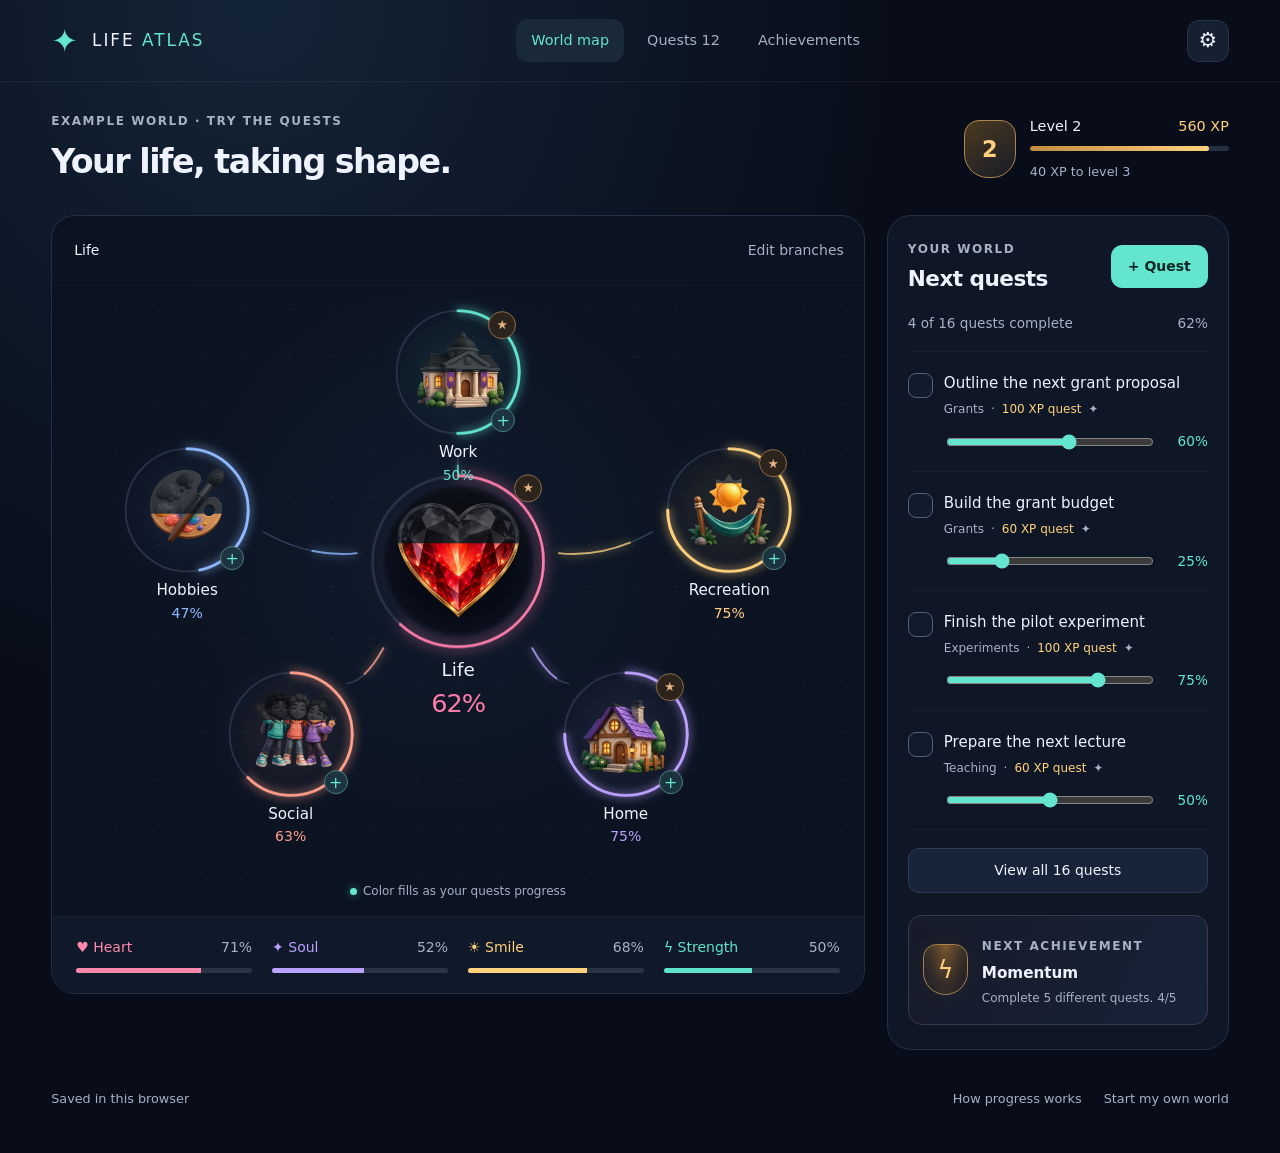
==== index.html @ 90adbf55 "Add files via upload" ====
<!doctype html>
<html lang="en">
<head>
  <meta charset="utf-8"><meta name="viewport" content="width=device-width,initial-scale=1">
  <meta name="theme-color" content="#080d19"><meta name="description" content="A personal life map with task progress, quests, and achievements.">
  <title>Life Atlas</title>
  <link rel="icon" href="data:image/svg+xml,%3Csvg xmlns='http://www.w3.org/2000/svg' viewBox='0 0 64 64'%3E%3Crect width='64' height='64' rx='16' fill='%23080d19'/%3E%3Ctext x='32' y='47' text-anchor='middle' font-size='48' fill='%23fb7185'%3E%E2%99%A5%3C/text%3E%3C/svg%3E">
  <style>:root{color-scheme:dark}*{box-sizing:border-box}body{margin:0;background:#080d19}#life-atlas{--bg:#080d19;--panel:#0e1626;--line:#273349;--muted:#a6b1c5;--text:#eef3ff;--teal:#63e6cd;--gold:#ffd17c;--pink:#ff7caa;color:var(--text);font:16px/1.5 'Avenir Next',Avenir,ui-sans-serif,system-ui,sans-serif;background:radial-gradient(ellipse at 20% 0%,#142437 0%,transparent 45%),var(--bg);min-height:100vh}#life-atlas button,#life-atlas input,#life-atlas select{font:inherit}#life-atlas button{cursor:pointer}#life-atlas button:focus-visible,#life-atlas a:focus-visible,#life-atlas input:focus-visible,#life-atlas select:focus-visible{outline:3px solid var(--teal);outline-offset:4px}#life-atlas [hidden]{display:none!important}#life-atlas h1,#life-atlas h2,#life-atlas h3,#life-atlas p{margin:0}#life-atlas h1{font-size:clamp(1.6rem,2.6vw,2.4rem);font-weight:600;letter-spacing:-.045em}#life-atlas h2{font-size:1.35rem;line-height:1.3;font-weight:600;letter-spacing:-.025em}#life-atlas h3{font-size:1.05rem;font-weight:600}#life-atlas button{color:inherit}#life-atlas .app-header{display:flex;align-items:center;gap:30px;min-height:82px;padding:16px clamp(20px,4vw,64px);border-bottom:1px solid #ffffff0d}#life-atlas .brand{color:var(--text);text-decoration:none;display:flex;align-items:center;gap:12px;font-size:1.05rem;letter-spacing:.12em;white-space:nowrap}#life-atlas .brand b{font-weight:500;color:var(--teal)}#life-atlas .brand-mark{font-size:2rem;color:var(--teal)}#life-atlas .main-nav{display:flex;gap:8px;margin:auto}#life-atlas .main-nav button{border:0;background:none;padding:11px 15px;border-radius:12px;color:var(--muted);font-size:.9rem}#life-atlas .main-nav button.active{background:#1a2937;color:var(--teal)}#life-atlas .main-nav button:hover{color:var(--text)}#life-atlas .icon-button{border:1px solid var(--line);background:#152031;border-radius:12px;width:42px;height:42px;font-size:1.3rem;flex-shrink:0}#life-atlas main{max-width:1570px;margin:auto;padding:30px clamp(18px,4vw,64px)}#life-atlas .world-heading{display:flex;align-items:center;justify-content:space-between;gap:24px;margin-bottom:28px}#life-atlas .eyebrow{font-size:.75rem;letter-spacing:.13em;font-weight:600;color:var(--muted);margin-bottom:7px}#life-atlas .player-level{display:flex;align-items:center;gap:14px;min-width:265px}#life-atlas .level-seal{width:52px;height:58px;background:linear-gradient(145deg,#4b3a20,#181b27);border:1px solid #ae874c;border-radius:15px 15px 24px 24px;display:grid;place-items:center;color:var(--gold);font-size:1.4rem;font-weight:600}#life-atlas .player-level>div{flex:1}#life-atlas .level-label{display:flex;justify-content:space-between;gap:30px;font-size:.9rem}#life-atlas .level-label strong{font-weight:500}#life-atlas #xp-label{color:var(--gold)}#life-atlas .xp-track{height:5px;background:#243041;border-radius:5px;margin:8px 0;overflow:hidden}#life-atlas .xp-track span{height:100%;display:block;background:linear-gradient(90deg,#c08c41,var(--gold));border-radius:inherit;transition:width .4s}#life-atlas .secondary{color:var(--muted);font-size:.8rem}#life-atlas .workspace{display:grid;grid-template-columns:minmax(0,1fr) 342px;gap:22px;align-items:start}#life-atlas .map-panel{background:radial-gradient(ellipse at 48% 43%,#17283b65,transparent 60%),#0b1220;border:1px solid #233044;border-radius:24px;overflow:hidden}#life-atlas .map-toolbar{display:flex;align-items:center;justify-content:space-between;gap:10px;padding:17px 20px;min-height:69px;border-bottom:1px solid #ffffff08}#life-atlas #breadcrumbs{display:flex;align-items:center;gap:7px;flex-wrap:wrap;font-size:.875rem}#life-atlas #breadcrumbs button{border:0;background:transparent;padding:6px 2px;color:var(--muted)}#life-atlas #breadcrumbs button:last-child{color:var(--text)}#life-atlas .subtle-button{padding:7px 0;background:transparent;border:0;color:var(--muted);font-size:.875rem}#life-atlas .subtle-button:hover{color:var(--teal)}#life-atlas #world-map{position:relative;height:630px;background-image:radial-gradient(#bccbee24 .75px,transparent .75px);background-size:43px 47px;isolation:isolate}#life-atlas #connections{position:absolute;inset:0;width:100%;height:100%;pointer-events:none}#life-atlas #connections .base-link{fill:none;stroke:#2e4157;stroke-width:1.5}#life-atlas #connections .lit-link{fill:none;stroke:var(--node-color);stroke-width:2;filter:drop-shadow(0 0 5px var(--node-color));opacity:.75;transition:stroke-dasharray .5s}#life-atlas .world-node{position:absolute;transform:translate(-50%,-50%);width:156px;border:0;background:none;text-align:center;padding:0;--node-color:var(--teal)}#life-atlas .world-node .node-name{display:block;font-size:.95rem;font-weight:500;margin-top:5px;line-height:1.3;overflow-wrap:anywhere}#life-atlas .world-node .node-number{display:block;font-size:.875rem;color:var(--node-color);margin-top:2px;font-variant-numeric:tabular-nums}#life-atlas .node-graphic{width:132px;height:132px;position:relative;margin:auto;display:grid;place-items:center;transition:transform .25s}#life-atlas button.world-node:hover .node-graphic{transform:translateY(-5px) scale(1.04)}#life-atlas .node-graphic::before{content:'';position:absolute;inset:12%;border-radius:50%;background:var(--node-color);opacity:calc(.025 + var(--progress) * .0008);filter:blur(18px)}#life-atlas .progress-ring{position:absolute;inset:0;width:100%;height:100%;overflow:visible;transform:rotate(-90deg)}#life-atlas .ring-track{fill:none;stroke:#273247;stroke-width:2}#life-atlas .ring-value{fill:none;stroke:var(--node-color);stroke-width:3;stroke-linecap:round;filter:drop-shadow(0 0 5px var(--node-color));transition:stroke-dasharray .5s}#life-atlas .complete-node{--node-color:var(--gold)!important}#life-atlas .art-window{position:absolute;inset:9%;border-radius:50%;overflow:hidden;mask-image:radial-gradient(circle,#000 49%,#000b 66%,transparent 73%);-webkit-mask-image:radial-gradient(circle,#000 49%,#000b 66%,transparent 73%)}#life-atlas .art{position:absolute;inset:0;background-image:var(--atlas-art);background-size:300% 200%;background-position:var(--art-position,0% 0%)}#life-atlas .art-heart{background-image:var(--heart-art);background-size:100%;background-position:center}#life-atlas .art-empty{filter:grayscale(1) brightness(.45);opacity:.7}#life-atlas .art-full{clip-path:inset(calc(100% - var(--progress) * 1%) 0 0 0);transition:clip-path .5s}#life-atlas .symbol-art{display:grid;place-items:center;font-size:3.25rem;background:none;color:var(--node-color)}#life-atlas .core{width:192px}#life-atlas .core .node-graphic{width:184px;height:184px}#life-atlas .core .node-name{font-size:1.15rem}#life-atlas .core .node-number{font-size:1.6rem;letter-spacing:-.04em}#life-atlas .core .ring-value{stroke-width:2}#life-atlas .node-rank{position:absolute;right:8px;top:5px;border:1px solid #8f6c48;border-radius:50%;width:28px;height:28px;background:#2c231d;color:#e4b383;display:grid;place-items:center;font-size:.8rem}#life-atlas .node-rank.silver{background:#263344;border-color:#a6bbd3;color:#d7e8ff}#life-atlas .node-rank.gold{background:#342a19;border-color:var(--gold);color:var(--gold)}#life-atlas .expand-mark{position:absolute;bottom:6px;right:9px;display:grid;place-items:center;width:24px;height:24px;background:#1c3440;border:1px solid #4d7b7d;color:var(--teal);border-radius:50%;font-size:1rem}#life-atlas .map-caption{position:absolute;bottom:16px;left:12px;right:12px;text-align:center;font-size:.75rem;color:var(--muted)}#life-atlas .legend-light{display:inline-block;width:7px;height:7px;background:var(--teal);border-radius:50%;margin-right:6px;box-shadow:0 0 9px #63e6cd88}#life-atlas .vital-strip{display:grid;grid-template-columns:repeat(4,1fr);gap:20px;border-top:1px solid #ffffff09;padding:20px 24px;background:#0f192a}#life-atlas .vital-label{display:flex;align-items:center;justify-content:space-between;font-size:.875rem;gap:6px}#life-atlas .vital-label b{font-weight:500;color:var(--stat-color)}#life-atlas .vital-label span:last-child{font-variant-numeric:tabular-nums;color:var(--muted)}#life-atlas .vital-track{height:5px;background:#2b3444;border-radius:4px;overflow:hidden;margin-top:10px}#life-atlas .vital-track span{height:100%;display:block;background:var(--stat-color);transition:width .5s}#life-atlas .quest-panel{background:#0f1727;border:1px solid #263045;border-radius:24px;padding:24px 20px}#life-atlas .panel-heading{display:flex;align-items:center;justify-content:space-between;gap:12px;margin-bottom:20px}#life-atlas .primary-button{background:var(--teal);border:1px solid var(--teal);border-radius:11px;color:#092524!important;padding:10px 16px;font-size:.875rem;font-weight:600;white-space:nowrap}#life-atlas .primary-button:hover{background:#a0f5e4}#life-atlas .wide-button{background:#172338;border:1px solid #2e3d55;border-radius:11px;padding:11px 15px;font-size:.875rem;text-align:center;color:var(--text);width:100%}#life-atlas .wide-button:hover{background:#21324a}#life-atlas .branch-summary{display:flex;align-items:center;justify-content:space-between;gap:10px;font-size:.85rem;color:var(--muted);padding-bottom:18px;border-bottom:1px solid #ffffff0b}#life-atlas .quest-card{padding:19px 0;border-bottom:1px solid #ffffff0b}#life-atlas .quest-top{display:flex;align-items:start;gap:11px}#life-atlas .quest-check{width:25px;height:25px;flex-shrink:0;border:1px solid #536179;border-radius:8px;background:#101b2d;color:var(--teal);padding:0;display:grid;place-items:center;margin-top:2px}#life-atlas .quest-check.done{background:#1d3d37;border-color:#5bc5ad}#life-atlas .quest-name{border:0;background:transparent;font-size:.94rem;text-align:left;padding:0;line-height:1.5;font-weight:500;overflow-wrap:anywhere}#life-atlas .quest-card.done .quest-name{color:var(--muted)}#life-atlas .quest-meta{display:flex;align-items:center;gap:7px;flex-wrap:wrap;margin:5px 0 0;color:var(--muted);font-size:.75rem}#life-atlas .quest-meta .xp-tag{color:var(--gold)}#life-atlas .quest-progress{display:flex;align-items:center;gap:12px;margin:13px 0 0 36px}#life-atlas .quest-progress output{font-size:.85rem;color:var(--teal);min-width:40px;text-align:right;font-variant-numeric:tabular-nums}#life-atlas input[type=range]{accent-color:var(--teal);height:16px;min-width:0;flex:1;width:100%;cursor:pointer}#life-atlas #all-quests{margin-top:18px}#life-atlas .next-badge{display:flex;gap:14px;align-items:center;background:linear-gradient(115deg,#2a253044,#172238);border:1px solid #3e3946;border-radius:14px;padding:17px 14px;margin-top:22px}#life-atlas .next-badge .badge-symbol{width:45px;height:51px;font-size:1.5rem}#life-atlas .next-badge h3{font-size:.95rem}#life-atlas .next-badge p{font-size:.75rem;color:var(--muted);margin-top:4px}#life-atlas .badge-symbol{display:grid;place-items:center;width:68px;height:76px;flex-shrink:0;color:var(--gold);font-size:2rem;border:1px solid #a9824e;border-radius:18px 18px 30px 30px;background:radial-gradient(ellipse at 50% 5%,#75552c,#201e28 75%);box-shadow:0 0 24px #d39b3012,inset 0 0 12px #dda84520}#life-atlas .section-heading{display:flex;justify-content:space-between;align-items:center;gap:20px;margin:10px 0 28px}#life-atlas .quest-filters{display:flex;gap:20px;margin-bottom:20px}#life-atlas .quest-filters label{min-width:160px}#life-atlas #quest-journal{display:grid;grid-template-columns:repeat(3,minmax(0,1fr));gap:18px}#life-atlas #quest-journal .quest-card{border:1px solid var(--line);background:var(--panel);border-radius:18px;padding:22px}#life-atlas #achievement-grid{display:grid;grid-template-columns:repeat(4,minmax(0,1fr));gap:18px}#life-atlas .achievement-card{background:var(--panel);border:1px solid var(--line);border-radius:20px;padding:23px;display:flex;flex-direction:column;gap:15px}#life-atlas .achievement-card.locked .badge-symbol{filter:grayscale(1);opacity:.45}#life-atlas .achievement-card.unlocked{border-color:#79613f;background:linear-gradient(145deg,#252231,#111b2c)}#life-atlas .achievement-card p{font-size:.875rem;color:var(--muted);min-height:44px}#life-atlas .achievement-card small{font-size:.8rem;color:var(--gold)}#life-atlas .achievement-bottom{margin-top:auto;display:flex;justify-content:space-between;gap:10px;font-size:.8rem;color:var(--muted)}#life-atlas .rank-guide{padding:26px 0;max-width:760px}#life-atlas .rank-guide p{color:var(--muted);margin:12px 0;font-size:.9rem}#life-atlas .rank-guide>div{display:flex;gap:14px;flex-wrap:wrap}#life-atlas .rank{border-radius:9px;padding:7px 12px;font-size:.875rem;background:#221f26;color:#e1b08a}#life-atlas .rank.silver{color:#c2d7f4;background:#1e2e44}#life-atlas .rank.gold{color:var(--gold);background:#302a20}#life-atlas .pill{border:1px solid var(--line);border-radius:30px;padding:7px 14px;color:var(--muted);font-size:.875rem}#life-atlas footer{display:flex;gap:22px;align-items:center;flex-wrap:wrap;color:var(--muted);font-size:.8rem;margin-top:24px;padding:8px 0}#life-atlas footer span{margin-right:auto}#life-atlas footer .subtle-button{font-size:.8rem}#life-atlas dialog{background:#111c2d;color:var(--text);border:1px solid #3e506b;border-radius:23px;padding:26px;width:560px;max-width:calc(100% - 28px);max-height:calc(100% - 40px);box-shadow:0 30px 100px #0009}#life-atlas dialog::backdrop{background:#030812bd;backdrop-filter:blur(7px)}#life-atlas .dialog-heading{display:flex;align-items:center;justify-content:space-between;gap:18px;margin-bottom:24px}#life-atlas label{display:block;font-size:.875rem;color:#cbd7e9;margin:0 0 17px}#life-atlas input:not([type=range]),#life-atlas select{display:block;border:1px solid #3c4c65;background:#0c1525;color:var(--text);border-radius:10px;width:100%;padding:11px 12px;margin-top:7px;min-width:0;font-size:1rem}#life-atlas .form-row{display:grid;grid-template-columns:1fr 1fr;gap:18px}#life-atlas .dialog-actions{display:flex;justify-content:flex-end;align-items:center;gap:12px;margin-top:24px}#life-atlas .danger-button{background:transparent;border:0;color:#ff9dba;padding:10px 0;margin-right:auto;font-size:.875rem}#life-atlas .settings-actions{display:flex;gap:14px;margin-top:20px}#life-atlas dialog p{color:var(--muted);font-size:.95rem}#life-atlas dialog hr{border:0;border-top:1px solid var(--line);margin:24px 0}#life-atlas #fresh-world{margin-top:18px}#life-atlas .help-steps p{margin-bottom:20px}#life-atlas .help-steps b{color:var(--text);font-weight:500}#life-atlas .branch-row{display:grid;grid-template-columns:minmax(0,1fr) 58px 36px;gap:8px;align-items:center;padding:4px 0}#life-atlas .branch-row input,#life-atlas .branch-row select{padding:8px;margin:0;font-size:.875rem}#life-atlas .branch-row .delete-branch{border:0;background:transparent;color:#dd8eaa;height:36px;font-size:1.15rem}#life-atlas .empty-state{padding:40px 12px;text-align:center;color:var(--muted);grid-column:1/-1}#life-atlas .empty-state span{display:block;font-size:2rem;color:var(--teal);margin-bottom:14px}#life-atlas .notice{border:1px solid #bd854d;background:#34271d;color:#ffe0ba;padding:14px 18px;margin-bottom:20px;border-radius:12px;font-size:.9rem}#life-atlas #toast{position:fixed;bottom:25px;left:50%;transform:translate(-50%,25px);opacity:0;pointer-events:none;z-index:20;background:#20372f;border:1px solid #70c7aa;color:#e6fff6;border-radius:14px;padding:14px 22px;max-width:calc(100% - 32px);box-shadow:0 10px 40px #0007;transition:opacity .2s,transform .2s;text-align:center}#life-atlas #toast.visible{opacity:1;transform:translate(-50%,0)}#life-atlas #celebration{position:fixed;inset:0;pointer-events:none;z-index:19;overflow:hidden}#life-atlas .confetti{position:absolute;left:50%;top:45%;width:7px;height:7px;background:var(--particle-color);border-radius:2px;animation:burst 1.1s ease-out forwards}@keyframes burst{from{transform:translate(0,0) rotate(0);opacity:1}to{transform:translate(var(--dx),var(--dy)) rotate(300deg);opacity:0}}@media(min-width:1450px){#life-atlas .workspace{grid-template-columns:minmax(0,1fr) 375px}#life-atlas #world-map{height:655px}}@media(max-width:1150px){#life-atlas .workspace{grid-template-columns:minmax(0,1fr) 305px;gap:16px}#life-atlas main{padding:24px}#life-atlas .quest-panel{padding:20px 15px}#life-atlas .vital-strip{gap:14px;padding:18px}#life-atlas #achievement-grid{grid-template-columns:repeat(2,minmax(0,1fr))}#life-atlas .world-node{width:130px}#life-atlas .node-graphic{width:112px;height:112px}}@media(max-width:950px){#life-atlas .workspace{grid-template-columns:1fr}#life-atlas .quest-panel{padding:24px}#life-atlas #focus-quests{display:grid;grid-template-columns:1fr 1fr;column-gap:28px}#life-atlas .main-nav{gap:0}#life-atlas .main-nav button{padding:10px}#life-atlas .app-header{padding:16px 24px;gap:15px}#life-atlas #quest-journal{grid-template-columns:repeat(2,minmax(0,1fr))}#life-atlas .world-node{width:156px}#life-atlas .node-graphic{width:132px;height:132px}#life-atlas #next-achievement{max-width:420px}}@media(max-width:620px){#life-atlas main{padding:20px 14px}#life-atlas .app-header{padding:12px 17px;flex-wrap:wrap;gap:8px}#life-atlas .brand{font-size:.9rem;margin-right:auto}#life-atlas .main-nav{order:3;width:100%;justify-content:space-between;margin-top:4px}#life-atlas .main-nav button{flex:1;font-size:.85rem}#life-atlas .world-heading{align-items:start;flex-direction:column;gap:18px;margin-bottom:20px}#life-atlas .player-level{width:100%;min-width:0}#life-atlas .level-seal{width:44px;height:48px}#life-atlas .world-heading h1{font-size:1.7rem}#life-atlas .map-toolbar{padding:12px;align-items:flex-start}#life-atlas .map-toolbar .subtle-button{font-size:.8rem;white-space:nowrap}#life-atlas #world-map{height:615px}#life-atlas .world-node{width:106px}#life-atlas .node-graphic{width:92px;height:92px}#life-atlas .world-node .node-name{font-size:.875rem}#life-atlas .core{width:145px}#life-atlas .core .node-graphic{width:142px;height:142px}#life-atlas .core .node-name{font-size:1rem}#life-atlas .core .node-number{font-size:1.4rem}#life-atlas .symbol-art{font-size:2.6rem}#life-atlas .vital-strip{grid-template-columns:1fr 1fr;gap:18px 24px;padding:20px}#life-atlas #focus-quests,#life-atlas #quest-journal{grid-template-columns:1fr}#life-atlas .quest-filters{gap:12px}#life-atlas .quest-filters label{min-width:0;flex:1}#life-atlas #achievement-grid{gap:12px}#life-atlas .achievement-card{padding:17px 14px}#life-atlas .achievement-card p{font-size:.85rem}#life-atlas .achievement-bottom{flex-direction:column;gap:2px}#life-atlas .section-heading{align-items:start}#life-atlas .form-row{grid-template-columns:1fr;gap:0}#life-atlas dialog{padding:20px}#life-atlas footer{gap:12px 20px}#life-atlas footer span{width:100%}#life-atlas .node-rank{right:0;top:0;width:24px;height:24px}#life-atlas .expand-mark{right:0;bottom:0}#life-atlas .quest-check{width:30px;height:30px}#life-atlas .settings-actions{flex-direction:column}#life-atlas .settings-actions .primary-button{width:100%}}@media(prefers-reduced-motion:reduce){#life-atlas *,#life-atlas *::before{transition:none!important;animation:none!important}}

#life-atlas{--heart-art:url("[data-uri]");--atlas-art:url("[data-uri]")}
</style>
</head>
<body>
<div id="life-atlas">
  <header class="app-header">
    <a class="brand" href="#" aria-label="Life Atlas home"><span class="brand-mark">✦</span><span>LIFE <b>ATLAS</b></span></a>
    <nav class="main-nav" aria-label="Main navigation"><button data-view="map" class="active">World map</button><button data-view="quests">Quests <span id="quest-count"></span></button><button data-view="achievements">Achievements</button></nav>
    <button class="icon-button settings-trigger" aria-label="Settings and backups">⚙</button>
  </header>
  <main>
    <div class="world-heading"><div><p class="eyebrow" id="world-mode">EXAMPLE WORLD</p><h1>Your life, taking shape.</h1></div><div class="player-level"><span class="level-seal" id="level-number">1</span><div><div class="level-label"><strong id="level-title">Level 1</strong><span id="xp-label">0 XP</span></div><div class="xp-track"><span id="xp-fill"></span></div><span class="secondary" id="next-level"></span></div></div></div>
    <div id="save-warning" class="notice" role="alert" hidden></div>
    <section id="map-view">
      <div class="workspace">
        <section class="map-panel" aria-label="Interactive life map">
          <div class="map-toolbar"><nav id="breadcrumbs" aria-label="Map location"></nav><button class="subtle-button" id="manage-branches">Edit branches</button></div>
          <div id="world-map"><svg id="connections" aria-hidden="true"></svg><div id="world-nodes"></div><div class="map-caption"><span class="legend-light"></span>Color fills as your quests progress</div></div>
          <div class="vital-strip" id="vitals" aria-label="Life attributes"></div>
        </section>
        <aside class="quest-panel" aria-labelledby="panel-title"><div class="panel-heading"><div><p class="eyebrow" id="panel-path">YOUR WORLD</p><h2 id="panel-title">Next quests</h2></div><button class="primary-button add-quest">+ Quest</button></div><div id="branch-summary"></div><div id="focus-quests"></div><button class="wide-button" id="all-quests">View all quests</button><div id="next-achievement"></div></aside>
      </div>
    </section>
    <section id="quests-view" hidden><div class="section-heading"><div><p class="eyebrow">SMALL STEPS, REAL PROGRESS</p><h2>Quest journal</h2></div><button class="primary-button add-quest">+ New quest</button></div><div class="quest-filters"><label>Area<select id="area-filter"></select></label><label>Status<select id="status-filter"><option value="all">All quests</option><option value="active">In progress</option><option value="done">Completed</option></select></label></div><div id="quest-journal"></div></section>
    <section id="achievements-view" hidden><div class="section-heading"><div><p class="eyebrow">YOUR MILESTONES</p><h2>Achievement collection</h2></div><span id="achievement-count" class="pill"></span></div><div id="achievement-grid"></div><div class="rank-guide"><h3>Your branches evolve</h3><p>Each branch earns a permanent bronze badge after 1 completed quest, silver after 5, and gold after 10. At 100% current progress, its ring turns gold.</p><div><span class="rank bronze">★ Bronze · 1</span><span class="rank silver">★ Silver · 5</span><span class="rank gold">♛ Gold · 10</span></div></div></section>
    <footer><span id="save-state">Saved in this browser</span><button class="subtle-button" id="how-it-works">How progress works</button><button class="subtle-button" id="demo-action">Start my own world</button></footer>
  </main>
  <dialog id="quest-dialog" aria-labelledby="quest-dialog-title"><form id="quest-form"><div class="dialog-heading"><h2 id="quest-dialog-title">A new quest</h2><button type="button" class="close-dialog icon-button" aria-label="Close">×</button></div><input type="hidden" id="quest-id"><label>What do you want to do?<input id="quest-title" required maxlength="160" placeholder="A clear, finishable action"></label><label>Branch<select id="quest-branch"></select></label><div class="form-row"><label>Task size<select id="quest-effort"><option value="1">Small · 20 XP</option><option value="3" selected>Medium · 60 XP</option><option value="5">Large · 100 XP</option></select></label><label>Feeds your…<select id="quest-stat"><option value="heart">♥ Heart · connection & care</option><option value="soul">✦ Soul · meaning & growth</option><option value="smile">☀ Smile · joy & recreation</option><option value="strength">ϟ Strength · energy & fitness</option></select></label></div><label>Due date <span class="secondary">(optional)</span><input type="date" id="quest-due"></label><p class="secondary" id="reward-note">XP is earned as you make progress.</p><div class="dialog-actions"><button type="button" class="danger-button" id="delete-quest" hidden>Delete quest</button><button class="primary-button" type="submit">Save quest</button></div></form></dialog>
  <dialog id="settings-dialog" aria-labelledby="settings-title"><div class="dialog-heading"><h2 id="settings-title">Your world</h2><button class="close-dialog icon-button" aria-label="Close">×</button></div><p>Progress is saved in this browser. Export a backup to keep a copy or move to another device.</p><div class="settings-actions"><button class="primary-button" id="export-data">Export backup</button><button class="wide-button" id="import-data">Import backup</button></div><input type="file" id="backup-file" accept="application/json,.json" hidden><hr><h3>Make it yours</h3><p>Start with the same branches and an empty quest journal.</p><button class="wide-button" id="fresh-world">Start an empty world</button></dialog>
  <dialog id="branches-dialog" aria-labelledby="branches-title"><div class="dialog-heading"><h2 id="branches-title">Shape your map</h2><button class="close-dialog icon-button" aria-label="Close">×</button></div><p class="secondary">Rename an area, change its weight, or add a new branch.</p><div id="branch-editor"></div><hr><form id="branch-form"><label>New branch name<input id="branch-name" required maxlength="60" placeholder="e.g. Volunteering"></label><div class="form-row"><label>Connect to<select id="branch-parent"></select></label><label>Graphic<select id="branch-icon"><option value="spark">✦ Spark</option><option value="work">University</option><option value="recreation">Recreation</option><option value="home">Home</option><option value="social">People</option><option value="hobbies">Creative</option><option value="lab">Lab</option><option value="heart">Heart</option><option value="bike">Cycling</option><option value="book">Learning</option><option value="leaf">Nature</option></select></label></div><button type="submit" class="primary-button">Add branch</button></form></dialog>
  <dialog id="help-dialog" aria-labelledby="help-title"><div class="dialog-heading"><h2 id="help-title">Every step fills your world</h2><button class="close-dialog icon-button" aria-label="Close">×</button></div><div class="help-steps"><p><b>1. Set the progress.</b> Move a quest from 0 to 100%. Its artwork fills with color, and that progress travels up its branches.</p><p><b>2. Give big tasks their weight.</b> Small, medium, and large tasks count as 1, 3, and 5. Branches have equal weight by default; adjust them in Edit branches.</p><p><b>3. Build a balanced Life score.</b> Each active life area contributes equally by default. Empty branches are left out. Tasks attached directly to a parent form one extra group.</p><p><b>4. Earn, and keep, your achievements.</b> XP follows each task’s highest-ever progress. Undoing and redoing the same task gives no extra XP. Badges stay earned even when you add new tasks.</p><p><b>5. Feed your attributes.</b> Each quest contributes to Heart, Soul, Smile, or Strength. These are task-completion meters, not measures of your worth or health.</p></div></dialog>
  <div id="toast" role="status" aria-live="polite"></div><div id="celebration" aria-hidden="true"></div>
</div>
<script>/* Life Atlas: dependency-free progress and achievement engine. */
const LifeEngine = (() => {
  const STATS = ['heart', 'soul', 'smile', 'strength'];
  const uid = () => 'q-' + (typeof crypto !== 'undefined' && crypto.randomUUID ? crypto.randomUUID() : Date.now().toString(36) + Math.random().toString(36).slice(2));
  const baseNodes = [
    ['life',null,'Life','heart'], ['work','life','Work','work'], ['recreation','life','Recreation','recreation'],
    ['home','life','Home','home'], ['social','life','Social','social'], ['hobbies','life','Hobbies','hobbies'],
    ['university','work','University','work'], ['lab','university','Lab','lab'], ['teaching','university','Teaching','book'], ['obligations','university','Obligations','scroll'],
    ['grants','lab','Grants','trophy'], ['experiments','lab','Experiments','lab'], ['team','lab','Team','social'],
    ['rest','recreation','Rest & recharge','moon'], ['outdoors','recreation','Outdoors','leaf'],
    ['home-projects','home','Home projects','home'], ['daily-life','home','Daily life','spark'],
    ['friends','social','Friends','social'], ['family','social','Family','heart'],
    ['cycling','hobbies','Cycling','bike'], ['creative','hobbies','Creative projects','hobbies'], ['learning','hobbies','Learning','book']
  ].map(([id,parent,name,icon]) => ({id,parent,name,icon,weight:1}));
  const node = (s,id) => s.nodes.find(n => n.id === id);
  const children = (s,id) => s.nodes.filter(n => n.parent === id);
  function trail(s,id) { const out=[]; let n=node(s,id); while(n) {out.unshift(n); n=node(s,n.parent);} return out; }
  const belongs = (s,child,parent) => trail(s,child).some(n => n.id === parent);
  const tasksFor = (s,id) => s.tasks.filter(t => belongs(s,t.node,id));
  function score(s,id) {
    const parts = children(s,id).map(n=>({value:score(s,n.id),weight:n.weight})).filter(p=>p.value!==null);
    const direct = s.tasks.filter(t=>t.node===id);
    if(direct.length) parts.push({value:direct.reduce((sum,t)=>sum+t.progress*t.effort,0)/direct.reduce((sum,t)=>sum+t.effort,0),weight:1});
    return parts.length ? parts.reduce((sum,p)=>sum+p.value*p.weight,0)/parts.reduce((sum,p)=>sum+p.weight,0) : null;
  }
  function statScore(s,stat) { const list=s.tasks.filter(t=>t.stat===stat); return list.length?list.reduce((sum,t)=>sum+t.progress*t.effort,0)/list.reduce((sum,t)=>sum+t.effort,0):null; }
  const historyFor = (s,id) => s.history.filter(h=>h.trail.includes(id));
  const medal = (s,id) => { const c=historyFor(s,id).length; return c>=10?'Gold':c>=5?'Silver':c>=1?'Bronze':null; };
  const level = xp => { let n=1,base=0,next=200; while(xp>=base+next){base+=next;n++;next=200*n;}return {n,base,next,progress:(xp-base)/next*100}; };
  const definitions = [
    {id:'spark',name:'First spark',icon:'spark',description:'Complete your first quest.',target:1,xp:25,count:s=>s.history.length},
    {id:'momentum',name:'Momentum',icon:'bolt',description:'Complete 5 different quests.',target:5,xp:75,count:s=>s.history.length},
    {id:'big-leap',name:'Big leap',icon:'mountain',description:'Finish one large quest.',target:1,xp:60,count:s=>s.history.filter(h=>h.effort===5).length},
    {id:'wide-world',name:'A wider world',icon:'compass',description:'Finish quests in 3 life areas.',target:3,xp:75,count:s=>new Set(s.history.map(h=>h.area)).size},
    {id:'lab-legend',name:'Lab legend',icon:'lab',description:'Complete 5 lab quests.',target:5,xp:100,count:s=>historyFor(s,'lab').length},
    {id:'golden-heart',name:'Golden heart',icon:'heart',description:'Complete 3 Heart quests.',target:3,xp:75,count:s=>s.history.filter(h=>h.stat==='heart').length},
    {id:'all-rounder',name:'All-rounder',icon:'crown',description:'Finish a quest in every original life area.',target:5,xp:150,count:s=>['work','recreation','home','social','hobbies'].filter(id=>s.history.some(h=>h.area===id)).length},
    {id:'constellation',name:'Constellation',icon:'star',description:'Bring all active life areas to 100%, with at least 5 areas.',target:1,xp:250,count:s=>{const p=children(s,'life').map(n=>score(s,n.id)).filter(v=>v!==null);return p.length>=5&&p.every(v=>v===100)?1:0;}}
  ];
  function reconcile(s) {
    const notices=[];
    for(const t of s.tasks) {
      let entry=s.ledger.find(e=>e.id===t.id);
      if(!entry){entry={id:t.id,high:0,reward:t.reward};s.ledger.push(entry);}
      const previous=Math.floor(entry.reward*entry.high/100);
      entry.high=Math.max(entry.high,t.progress);
      const earned=Math.floor(entry.reward*entry.high/100)-previous;
      if(earned)notices.push({type:'xp',amount:earned});
      if(t.progress===100&&!s.history.some(h=>h.id===t.id)) {
        const path=trail(s,t.node);
        s.history.push({id:t.id,trail:path.map(n=>n.id),area:path[1]?.id||'life',stat:t.stat,effort:t.effort,at:new Date().toISOString()});
        notices.push({type:'complete',name:t.title});
      }
    }
    for(const a of definitions) if(!s.achievements.includes(a.id)&&a.count(s)>=a.target){s.achievements.push(a.id);notices.push({type:'achievement',name:a.name});}
    s.xp=s.ledger.reduce((sum,e)=>sum+Math.floor(e.high*e.reward/100),0)+definitions.filter(a=>s.achievements.includes(a.id)).reduce((sum,a)=>sum+a.xp,0);
    return notices;
  }
  function task(title,branch,progress,effort,stat) { return {id:uid(),title,node:branch,progress,effort,stat,reward:effort*20,due:''}; }
  function fresh(demo=true) {
    const s={version:1,demo,nodes:baseNodes.map(n=>({...n})),tasks:[],ledger:[],history:[],achievements:[],xp:0};
    if(demo)s.tasks=[
      task('Outline the next grant proposal','grants',60,5,'soul'),task('Build the grant budget','grants',25,3,'soul'),
      task('Finish the pilot experiment','experiments',75,5,'soul'),task('Organize the experiment notes','experiments',100,1,'soul'),
      task('Have a team check-in','team',100,1,'heart'),task('Prepare the next lecture','teaching',50,3,'soul'),task('Clear the university paperwork','obligations',25,1,'soul'),
      task('Take an evening off','rest',100,1,'smile'),task('Plan a weekend outdoors','outdoors',50,3,'strength'),
      task('Finish one small home project','home-projects',50,3,'heart'),task('Tidy one corner of the house','daily-life',100,1,'heart'),
      task('Arrange dinner with friends','friends',50,1,'smile'),task('Make time for family','family',75,1,'heart'),
      task('Complete a 40 km cycling goal','cycling',50,3,'strength'),task('Build the first life map','creative',65,5,'smile'),task('Learn one new technique','learning',25,3,'soul')
    ];
    reconcile(s); return s;
  }
  function validate(input) {
    const s=JSON.parse(JSON.stringify(input));
    const fail=()=>{throw new Error('This is not a valid Life Atlas backup.');};
    if(!s||s.version!==1||!Array.isArray(s.nodes)||!Array.isArray(s.tasks)||s.nodes.length>300||s.tasks.length>5000)fail();
    if(!Array.isArray(s.history)||!Array.isArray(s.ledger)||!Array.isArray(s.achievements)||s.history.length>20000||s.ledger.length>20000)fail();
    const validId=v=>typeof v==='string'&&/^[a-zA-Z0-9_-]{1,90}$/.test(v);
    const text=(v,max)=>typeof v==='string'&&v.trim().length>0&&v.length<=max;
    const number=(v,min,max)=>Number.isFinite(v)&&v>=min&&v<=max;
    const ids=new Set();
    for(const n of s.nodes){if(!validId(n.id)||ids.has(n.id)||!text(n.name,60)||!number(n.weight,1,5)||!text(n.icon,30))fail();ids.add(n.id);}
    if(s.nodes.filter(n=>n.parent===null).length!==1||node(s,'life')?.parent!==null)fail();
    for(const n of s.nodes){let x=n,seen=new Set();while(x){if(seen.has(x.id)||seen.size>20)fail();seen.add(x.id);if(x.parent!==null&&!ids.has(x.parent))fail();x=node(s,x.parent);}}
    const tids=new Set();
    for(const t of s.tasks){if(!validId(t.id)||tids.has(t.id)||!text(t.title,160)||!ids.has(t.node)||![1,3,5].includes(t.effort)||!number(t.progress,0,100)||!STATS.includes(t.stat)||!number(t.reward,20,100)||typeof t.due!=='string'||(t.due&&!/^\d{4}-\d{2}-\d{2}$/.test(t.due)))fail();tids.add(t.id);}
    const lids=new Set();for(const e of s.ledger){if(!validId(e.id)||lids.has(e.id)||!number(e.high,0,100)||!number(e.reward,20,100))fail();lids.add(e.id);}
    const hids=new Set();for(const h of s.history){if(!validId(h.id)||hids.has(h.id)||!Array.isArray(h.trail)||h.trail.length>21||!h.trail.every(validId)||!validId(h.area)||!STATS.includes(h.stat)||![1,3,5].includes(h.effort)||typeof h.at!=='string')fail();hids.add(h.id);}
    if(!s.achievements.every(id=>definitions.some(a=>a.id===id))||new Set(s.achievements).size!==s.achievements.length)fail();
    s.demo=!!s.demo;reconcile(s);return s;
  }
  return {STATS,uid,node,children,trail,belongs,tasksFor,score,statScore,historyFor,medal,level,definitions,reconcile,task,fresh,validate};
})();
if(typeof module!=='undefined')module.exports=LifeEngine;
</script><script>(() => {
  'use strict';
  const E=LifeEngine,root=document.getElementById('life-atlas'),$=s=>root.querySelector(s),$$=s=>[...root.querySelectorAll(s)];
  const KEY='life-atlas-v1',preview=window.LIFE_ATLAS_PREVIEW===true;
  const esc=v=>String(v).replace(/[&<>"']/g,c=>({'&':'&amp;','<':'&lt;','>':'&gt;','"':'&quot;',"'":'&#39;'}[c]));
  const icons={heart:'♥',soul:'✦',smile:'☀',strength:'ϟ',work:'🏛',recreation:'☀',home:'⌂',social:'♟',hobbies:'🎨',lab:'🔬',book:'📖',scroll:'📜',trophy:'🏆',moon:'☾',leaf:'🌿',spark:'✦',bike:'🚲',bolt:'ϟ',mountain:'⛰',compass:'✥',crown:'♛',star:'★'};
  const atlas={work:'0% 0%',recreation:'50% 0%',home:'100% 0%',social:'0% 100%',hobbies:'50% 100%',lab:'100% 100%'};
  const colors={life:'#ff7caa',work:'#62e4cc',recreation:'#ffd17c',home:'#bda0ff',social:'#ff9e8b',hobbies:'#8fb9ff'};
  const statColors={heart:'#ff87ab',soul:'#baa0ff',smile:'#ffd17c',strength:'#62e4cc'};
  let state,focus='life',activeView='map',storageBlocked=false,toastTimer;
  try {state=preview?E.fresh():E.validate(JSON.parse(localStorage.getItem(KEY)||'null'));}
  catch(error){
    state=E.fresh();
    if(!preview){try{if(localStorage.getItem(KEY)){storageBlocked=true;warn('Saved data could not be loaded. Import a valid backup or start an empty world to continue saving.');}}catch{storageBlocked=true;warn('Browser storage is unavailable. You can still use the app and export a backup.');}}
  }
  function warn(message){$('#save-warning').textContent=message;$('#save-warning').hidden=false;}
  function persist(){
    if(preview){$('#save-state').textContent='Interactive preview · changes last while open';return;}
    if(storageBlocked){$('#save-state').textContent='Not saved · export a backup';return;}
    try{localStorage.setItem(KEY,JSON.stringify(state));$('#save-state').textContent='Saved in this browser';$('#save-warning').hidden=true;}
    catch{storageBlocked=true;warn('Your browser could not save this update. Export a backup before closing.');$('#save-state').textContent='Not saved · export a backup';}
  }
  function toast(message){clearTimeout(toastTimer);const t=$('#toast');t.textContent=message;t.classList.add('visible');toastTimer=setTimeout(()=>t.classList.remove('visible'),4200);}
  function celebrate(){
    if(window.matchMedia('(prefers-reduced-motion: reduce)').matches)return;
    const stage=$('#celebration');stage.replaceChildren();
    for(let i=0;i<28;i++){const p=document.createElement('i');p.className='confetti';const a=Math.PI*2*i/28;p.style.setProperty('--dx',Math.cos(a)*(140+Math.random()*200)+'px');p.style.setProperty('--dy',Math.sin(a)*220+150+'px');p.style.setProperty('--particle-color',[colors.work,colors.life,colors.recreation][i%3]);stage.appendChild(p);}
    setTimeout(()=>stage.replaceChildren(),1300);
  }
  function commit(focusInfo){
    const notices=E.reconcile(state);persist();render();
    if(focusInfo){const section=$('#'+activeView+'-view');section.querySelector('['+focusInfo.attribute+'="'+focusInfo.id+'"]')?.focus({preventScroll:true});}
    const earned=notices.filter(n=>n.type==='xp').reduce((sum,n)=>sum+n.amount,0),badges=notices.filter(n=>n.type==='achievement');
    if(badges.length){toast('Achievement unlocked: '+badges.map(n=>n.name).join(' · '));celebrate();}
    else if(notices.some(n=>n.type==='complete')){toast('Quest complete! '+(earned?'+'+earned+' XP':''));celebrate();}
    else if(earned)toast('+'+earned+' XP · progress saved');
  }
  function color(id){const top=E.trail(state,id)[1]?.id||id;return colors[top]||colors.work;}
  function pct(value){return value===null?'—':Math.round(value)+'%';}
  function icon(name){return icons[name]||'✦';}
  function art(name,progress){
    const content=atlas[name]?'<span class="art art-empty"></span><span class="art art-full"></span>':name==='heart'?'<span class="art art-heart art-empty"></span><span class="art art-heart art-full"></span>':'<span class="art symbol-art art-empty">'+icon(name)+'</span><span class="art symbol-art art-full">'+icon(name)+'</span>';
    return '<span class="art-window" style="--art-position:'+(atlas[name]||'0% 0%')+';--progress:'+progress+'">'+content+'</span>';
  }
  function graphic(name,progress,rank,expand){
    const p=progress===null?0:progress;
    return '<span class="node-graphic"><svg class="progress-ring" viewBox="0 0 140 140" aria-hidden="true"><circle class="ring-track" cx="70" cy="70" r="65"/><circle class="ring-value" cx="70" cy="70" r="65" pathLength="100" stroke-dasharray="'+p+' 100"/></svg>'+art(name,p)+(rank?'<span class="node-rank '+rank.toLowerCase()+'" aria-label="'+rank+' achievement badge">'+(rank==='Gold'?'♛':'★')+'</span>':'')+(expand?'<span class="expand-mark" aria-hidden="true">+</span>':'')+'</span>';
  }
  function renderMap(){
    const map=$('#world-map'),w=map.clientWidth;if(!w)return;
    const center=E.node(state,focus)||E.node(state,'life'),branches=E.children(state,center.id),direct=state.tasks.filter(t=>t.node===center.id);
    let items=branches.map(n=>({id:n.id,name:n.name,icon:n.icon,p:E.score(state,n.id),rank:E.medal(state,n.id),type:'branch',color:color(n.id)}));
    if(!branches.length)items=direct.map(t=>({id:t.id,name:t.title,icon:t.progress===100?'star':'scroll',p:t.progress,type:'task',color:color(t.node)}));
    else if(direct.length)items.push({id:'journal',name:'Direct quests',icon:'scroll',p:direct.reduce((s,t)=>s+t.progress*t.effort,0)/direct.reduce((s,t)=>s+t.effort,0),type:'journal',color:color(focus)});
    if(items.length>8)items=[...items.slice(0,7),{id:'journal',name:'All quests',icon:'book',p:null,type:'journal',color:color(focus)}];
    const mobile=w<540,cx=w/2,ry=mobile?210:200,rx=Math.min((w-(mobile?114:176))/2,285);
    let cy=mobile?335:310;
    const n=items.length;
    const angles=n===1?[-90]:n===2?[-90,90]:n===3?[-90,30,150]:n===4?[-90,0,90,180]:Array.from({length:n},(_,i)=>-90+i*360/n);
    let list=items.map((it,i)=>({...it,x:cx+Math.cos(angles[i]*Math.PI/180)*rx,y:cy+Math.sin(angles[i]*Math.PI/180)*ry}));
    if(mobile&&n<=5){const left=57,right=w-57;const layouts={1:[[cx,90]],2:[[cx,90],[cx,520]],3:[[cx,90],[right,510],[left,510]],4:[[left,130],[right,130],[right,510],[left,510]],5:[[cx,83],[right,205],[right,515],[left,515],[left,205]]};list=items.map((it,i)=>({...it,x:layouts[n][i][0],y:layouts[n][i][1]}));}
    if(n>5){cy=130;const cols=mobile?2:3;list=items.map((it,i)=>({...it,x:w*(i%cols+.5)/cols,y:350+Math.floor(i/cols)*200}));map.style.height=(460+Math.ceil(n/cols)*200)+'px';}else map.style.height='';
    const cp=E.score(state,center.id),cr=E.medal(state,center.id);
    $('#world-nodes').innerHTML='<div class="world-node core '+(cp===100?'complete-node':'')+'" style="left:'+cx+'px;top:'+cy+'px;--node-color:'+color(center.id)+';--progress:'+(cp||0)+'" aria-label="'+esc(center.name)+' '+pct(cp)+'">'+graphic(center.icon,cp,cr,false)+'<span class="node-name">'+esc(center.name)+'</span><span class="node-number">'+pct(cp)+'</span></div>'+list.map(it=>'<button class="world-node '+(it.p===100?'complete-node':'')+'" data-'+(it.type==='branch'?'focus':it.type==='task'?'edit':'journal')+'="'+it.id+'" style="left:'+it.x+'px;top:'+it.y+'px;--node-color:'+it.color+';--progress:'+(it.p||0)+'" aria-label="'+esc(it.name)+', '+pct(it.p)+(it.type==='branch'?', explore branch':'')+'">'+graphic(it.icon,it.p,it.rank,it.type==='branch')+'<span class="node-name">'+esc(it.name)+'</span><span class="node-number">'+pct(it.p)+'</span></button>').join('');
    const svg=$('#connections');svg.setAttribute('viewBox','0 0 '+w+' '+map.clientHeight);svg.replaceChildren();
    for(const it of list){const dx=it.x-cx,dy=it.y-cy,len=Math.hypot(dx,dy),r1=mobile?78:103,r2=mobile?57:78;const x1=cx+dx/len*r1,y1=cy-20+dy/len*r1,x2=it.x-dx/len*r2,y2=it.y-20-dy/len*r2;const d='M '+x1+' '+y1+' Q '+(x1+x2)/2+' '+((y1+y2)/2+16)+' '+x2+' '+y2;for(const kind of ['base-link','lit-link']){const p=document.createElementNS('http://www.w3.org/2000/svg','path');p.setAttribute('d',d);p.setAttribute('class',kind);if(kind==='lit-link'){p.setAttribute('pathLength','100');p.setAttribute('stroke-dasharray',(it.p||0)+' 100');p.style.setProperty('--node-color',it.p===100?colors.recreation:it.color);}svg.appendChild(p);}}
    if(!items.length){const empty=document.createElement('p');empty.className='map-caption';empty.textContent='Your first quest will light up this branch.';$('#world-nodes').appendChild(empty);}
    $('#breadcrumbs').innerHTML=E.trail(state,center.id).map((n,i)=>(i?'<span class="secondary">/</span>':'')+'<button data-crumb="'+n.id+'">'+esc(n.name)+'</button>').join('');
  }
  function sortedTasks(id){return E.tasksFor(state,id).slice().sort((a,b)=>(a.progress===100)-(b.progress===100)||(a.due||'9999').localeCompare(b.due||'9999'));}
  function taskCard(t){
    const branch=E.node(state,t.node),done=t.progress===100;
    return '<article class="quest-card '+(done?'done':'')+'"><div class="quest-top"><button class="quest-check '+(done?'done':'')+'" data-toggle="'+t.id+'" aria-label="'+(done?'Mark incomplete: ':'Complete: ')+esc(t.title)+'" aria-pressed="'+done+'">'+(done?'✓':'')+'</button><div><button class="quest-name" data-edit="'+t.id+'">'+esc(t.title)+'</button><div class="quest-meta"><span>'+esc(branch?.name||'Quest')+'</span><span>·</span><span class="xp-tag">'+t.reward+' XP quest</span><span aria-label="'+t.stat+'">'+icon(t.stat)+'</span>'+(t.due?'<span>Due '+esc(t.due)+'</span>':'')+'</div></div></div><label class="quest-progress"><span class="sr-only" style="position:absolute;width:1px;height:1px;overflow:hidden;clip-path:inset(50%)">Progress for '+esc(t.title)+'</span><input type="range" min="0" max="100" step="5" value="'+t.progress+'" data-progress="'+t.id+'" aria-label="Progress for '+esc(t.title)+'"><output>'+Math.round(t.progress)+'%</output></label></article>';
  }
  function empty(){return '<div class="empty-state"><span>✦</span>No quests here yet.<br>Add a small step to begin.</div>';}
  function renderPanel(){
    const n=E.node(state,focus),list=sortedTasks(focus),done=list.filter(t=>t.progress===100).length;
    $('#panel-path').textContent=focus==='life'?'YOUR WORLD':E.trail(state,focus).slice(0,-1).map(x=>x.name).join(' / ');
    $('#panel-title').textContent=focus==='life'?'Next quests':n.name+' quests';
    $('#branch-summary').innerHTML='<div class="branch-summary"><span>'+done+' of '+list.length+' quests complete</span><span>'+pct(E.score(state,focus))+'</span></div>';
    $('#focus-quests').innerHTML=list.slice(0,4).map(taskCard).join('')||empty();
    $('#all-quests').textContent='View all '+list.length+' quests';
    const next=E.definitions.filter(a=>!state.achievements.includes(a.id)).sort((a,b)=>b.count(state)/b.target-a.count(state)/a.target)[0];
    $('#next-achievement').innerHTML=next?'<div class="next-badge"><span class="badge-symbol">'+icon(next.icon)+'</span><div><p class="eyebrow">NEXT ACHIEVEMENT</p><h3>'+next.name+'</h3><p>'+next.description+' '+Math.min(next.target,next.count(state))+'/'+next.target+'</p></div></div>':'<div class="next-badge"><span class="badge-symbol">♛</span><div><h3>A complete constellation</h3><p>Every achievement earned.</p></div></div>';
  }
  function renderJournal(){
    const area=$('#area-filter').value||'life',filter=$('#status-filter').value;
    const list=sortedTasks(E.node(state,area)?area:'life').filter(t=>filter==='all'||(filter==='done'?t.progress===100:t.progress<100));
    $('#quest-journal').innerHTML=list.map(taskCard).join('')||empty();
  }
  function renderAchievements(){
    $('#achievement-count').textContent=state.achievements.length+' / '+E.definitions.length+' unlocked';
    $('#achievement-grid').innerHTML=E.definitions.map(a=>{const earned=state.achievements.includes(a.id),count=Math.min(a.target,a.count(state));return '<article class="achievement-card '+(earned?'unlocked':'locked')+'"><span class="badge-symbol" aria-hidden="true">'+icon(a.icon)+'</span><h3>'+a.name+'</h3><p>'+a.description+'</p><div class="xp-track"><span style="width:'+(earned?100:count/a.target*100)+'%"></span></div><div class="achievement-bottom"><span>'+(earned?'✓ Unlocked':count+' / '+a.target)+'</span><small>+'+a.xp+' XP</small></div></article>';}).join('');
  }
  function branchOptions(includeRoot=true){return state.nodes.filter(n=>includeRoot||n.id!=='life').map(n=>'<option value="'+n.id+'">'+esc(E.trail(state,n.id).map(x=>x.name).join(' / '))+'</option>').join('');}
  function render(){
    if(!E.node(state,focus))focus='life';
    const lev=E.level(state.xp);$('#level-number').textContent=lev.n;$('#level-title').textContent='Level '+lev.n;$('#xp-label').textContent=state.xp+' XP';$('#xp-fill').style.width=lev.progress+'%';$('#next-level').textContent=(lev.base+lev.next-state.xp)+' XP to level '+(lev.n+1);$('#quest-count').textContent=state.tasks.filter(t=>t.progress<100).length;
    $('#world-mode').textContent=state.demo?'EXAMPLE WORLD · TRY THE QUESTS':'YOUR WORLD';$('#demo-action').textContent=state.demo?'Start my own world':'Settings & backups';
    $('#vitals').innerHTML=E.STATS.map(stat=>{const p=E.statScore(state,stat);return '<div style="--stat-color:'+statColors[stat]+'"><div class="vital-label"><b>'+icon(stat)+' '+stat[0].toUpperCase()+stat.slice(1)+'</b><span>'+pct(p)+'</span></div><div class="vital-track" role="progressbar" aria-label="'+stat+' quest completion" aria-valuenow="'+Math.round(p||0)+'" aria-valuemin="0" aria-valuemax="100"><span style="width:'+(p||0)+'%"></span></div></div>';}).join('');
    const previous=$('#area-filter').value;$('#area-filter').innerHTML=branchOptions();$('#area-filter').value=E.node(state,previous)?previous:'life';
    renderMap();renderPanel();renderJournal();renderAchievements();
  }
  function setView(view){activeView=view;for(const v of ['map','quests','achievements'])$('#'+v+'-view').hidden=v!==view;$$('[data-view]').forEach(b=>{b.classList.toggle('active',b.dataset.view===view);b.setAttribute('aria-current',b.dataset.view===view?'page':'false');});if(view==='map')renderMap();}
  function setFocus(id,skipSingle=true){focus=id;if(skipSingle){let c=E.children(state,focus);while(c.length===1&&!state.tasks.some(t=>t.node===focus)){focus=c[0].id;c=E.children(state,focus);}}setView('map');render();}
  function show(id){$('#'+id).showModal();}
  function openQuest(id){
    const t=state.tasks.find(t=>t.id===id);$('#quest-form').reset();$('#quest-id').value=t?.id||'';$('#quest-dialog-title').textContent=t?'Edit quest':'A new quest';$('#quest-title').value=t?.title||'';$('#quest-branch').innerHTML=branchOptions();$('#quest-branch').value=t?.node||(focus==='life'?(E.node(state,'grants')?'grants':'life'):focus);$('#quest-effort').value=t?.effort||3;$('#quest-stat').value=t?.stat||(E.trail(state,focus)[1]?.id==='work'?'soul':'heart');$('#quest-due').value=t?.due||'';$('#delete-quest').hidden=!t;$('#reward-note').textContent=t?'Reward fixed at '+t.reward+' XP. Changing task size changes its progress weight.':'XP is earned as you make progress.';show('quest-dialog');$('#quest-title').focus();
  }
  function startFresh(){if(!window.confirm('Start an empty world? This replaces the current quests, XP, and achievements in this browser. Export a backup first if you want to keep them.'))return;state=E.fresh(false);focus='life';storageBlocked=false;$$('dialog[open]').forEach(d=>d.close());commit();setView('map');toast('Your world is ready. Add your first quest.');}
  function renderBranchEditor(){
    $('#branch-editor').innerHTML=state.nodes.filter(n=>n.id!=='life').map(n=>'<div class="branch-row" style="margin-left:'+Math.min(3,E.trail(state,n.id).length-2)*10+'px"><input data-rename="'+n.id+'" value="'+esc(n.name)+'" maxlength="60" aria-label="Rename '+esc(n.name)+'"><select data-weight="'+n.id+'" aria-label="Weight of '+esc(n.name)+'">'+[1,2,3,4,5].map(w=>'<option value="'+w+'" '+(n.weight===w?'selected':'')+'>'+w+'×</option>').join('')+'</select><button class="delete-branch" data-remove-branch="'+n.id+'" aria-label="Delete '+esc(n.name)+'">×</button></div>').join('');$('#branch-parent').innerHTML=branchOptions();$('#branch-parent').value=focus;
  }
  root.addEventListener('click',event=>{
    const b=event.target.closest('button');if(!b)return;
    if(b.dataset.view)setView(b.dataset.view);
    if(b.dataset.focus)setFocus(b.dataset.focus);
    if(b.dataset.crumb)setFocus(b.dataset.crumb,false);
    if(b.dataset.edit)openQuest(b.dataset.edit);
    if(b.dataset.journal){$('#area-filter').value=focus;renderJournal();setView('quests');}
    if(b.dataset.toggle){const t=state.tasks.find(t=>t.id===b.dataset.toggle);t.progress=t.progress===100?0:100;commit({attribute:'data-toggle',id:t.id});}
    if(b.classList.contains('add-quest'))openQuest();
    if(b.classList.contains('close-dialog'))b.closest('dialog').close();
    if(b.classList.contains('settings-trigger'))show('settings-dialog');
    if(b.dataset.removeBranch){const id=b.dataset.removeBranch,branch=E.node(state,id),count=E.tasksFor(state,id).length;if(window.confirm('Delete “'+branch.name+'”, its subbranches, and '+count+' quests? Earned XP and badges will remain.')){const ids=state.nodes.filter(n=>E.belongs(state,n.id,id)).map(n=>n.id);state.nodes=state.nodes.filter(n=>!ids.includes(n.id));state.tasks=state.tasks.filter(t=>!ids.includes(t.node));if(ids.includes(focus))focus='life';commit();renderBranchEditor();}}
  });
  root.addEventListener('input',event=>{const el=event.target;if(el.dataset.progress)el.closest('label').querySelector('output').textContent=el.value+'%';});
  root.addEventListener('change',event=>{
    const el=event.target;
    if(el.dataset.progress){const t=state.tasks.find(t=>t.id===el.dataset.progress);t.progress=Number(el.value);commit({attribute:'data-progress',id:t.id});}
    if(el.dataset.rename){const n=E.node(state,el.dataset.rename);if(el.value.trim())n.name=el.value.trim();else el.value=n.name;commit();renderBranchEditor();}
    if(el.dataset.weight){E.node(state,el.dataset.weight).weight=Number(el.value);commit();}
  });
  $('#quest-form').addEventListener('submit',event=>{
    event.preventDefault();const title=$('#quest-title').value.trim();if(!title){$('#quest-title').setCustomValidity('Add a title for this quest.');$('#quest-title').reportValidity();return;}
    let t=state.tasks.find(t=>t.id===$('#quest-id').value);
    if(!t){t=E.task(title,$('#quest-branch').value,0,Number($('#quest-effort').value),$('#quest-stat').value);state.tasks.push(t);}
    t.title=title;t.node=$('#quest-branch').value;t.effort=Number($('#quest-effort').value);t.stat=$('#quest-stat').value;t.due=$('#quest-due').value;$('#quest-dialog').close();commit();toast('Quest saved.');
  });
  $('#quest-title').addEventListener('input',()=>$('#quest-title').setCustomValidity(''));
  $('#delete-quest').addEventListener('click',()=>{const id=$('#quest-id').value;if(!window.confirm('Delete this quest? Earned XP and achievements will remain.'))return;state.tasks=state.tasks.filter(t=>t.id!==id);$('#quest-dialog').close();commit();toast('Quest deleted.');});
  $('#all-quests').addEventListener('click',()=>{$('#area-filter').value=focus;renderJournal();setView('quests');});
  $('#area-filter').addEventListener('change',renderJournal);$('#status-filter').addEventListener('change',renderJournal);
  $('#how-it-works').addEventListener('click',()=>show('help-dialog'));
  $('#demo-action').addEventListener('click',()=>state.demo?startFresh():show('settings-dialog'));
  $('#fresh-world').addEventListener('click',startFresh);
  $('#manage-branches').addEventListener('click',()=>{renderBranchEditor();show('branches-dialog');});
  $('#branch-form').addEventListener('submit',event=>{event.preventDefault();const name=$('#branch-name').value.trim();if(!name)return;if(state.nodes.length>=300){toast('This world has reached its 300-branch limit.');return;}if(E.trail(state,$('#branch-parent').value).length>=20){toast('Add this branch closer to the center of your map.');return;}state.nodes.push({id:E.uid(),parent:$('#branch-parent').value,name,icon:$('#branch-icon').value,weight:1});$('#branch-name').value='';commit();renderBranchEditor();toast('Branch added.');});
  $('#export-data').addEventListener('click',()=>{const blob=new Blob([JSON.stringify(state,null,2)],{type:'application/json'}),url=URL.createObjectURL(blob),a=document.createElement('a');a.href=url;a.download='life-atlas-backup-'+new Date().toISOString().slice(0,10)+'.json';a.click();setTimeout(()=>URL.revokeObjectURL(url),1000);toast('Backup exported.');});
  $('#import-data').addEventListener('click',()=>$('#backup-file').click());
  $('#backup-file').addEventListener('change',async event=>{const file=event.target.files[0];if(!file)return;try{if(file.size>8*1024*1024)throw new Error('This backup is too large (maximum 8 MB).');const restored=E.validate(JSON.parse(await file.text()));if(!window.confirm('Replace this world with the imported backup?'))return;state=restored;focus='life';storageBlocked=false;$('#settings-dialog').close();commit();toast('Your world has been restored.');}catch(error){toast(error.message||'The backup could not be imported.');}finally{event.target.value='';}});
  $('.brand').addEventListener('click',event=>{event.preventDefault();setFocus('life',false);});
  new ResizeObserver(()=>{if(activeView==='map')renderMap();}).observe($('#world-map'));
  render();persist();
})();
</script>
</body></html>
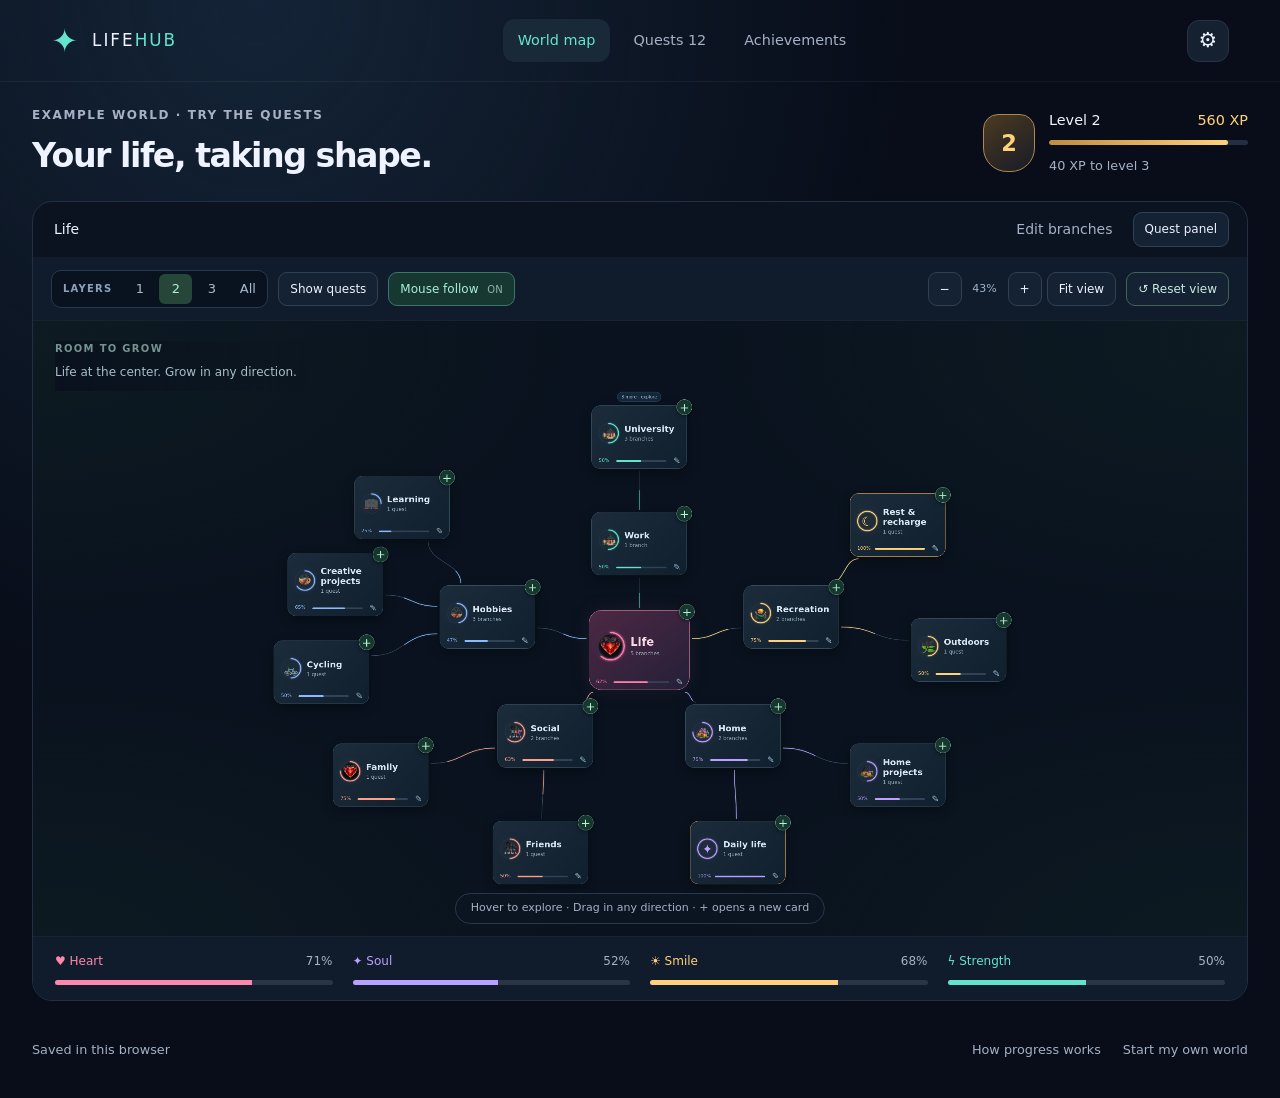
==== commit 2ae49b0d: "Add files via upload" ====
--- a/index.html
+++ b/index.html
@@ -3,9 +3,103 @@
 <head>
   <meta charset="utf-8"><meta name="viewport" content="width=device-width,initial-scale=1">
   <meta name="theme-color" content="#080d19"><meta name="description" content="A personal life map with task progress, quests, and achievements.">
-  <title>Life Atlas</title>
+  <title>LifeHub · Your life, connected</title>
   <link rel="icon" href="data:image/svg+xml,%3Csvg xmlns='http://www.w3.org/2000/svg' viewBox='0 0 64 64'%3E%3Crect width='64' height='64' rx='16' fill='%23080d19'/%3E%3Ctext x='32' y='47' text-anchor='middle' font-size='48' fill='%23fb7185'%3E%E2%99%A5%3C/text%3E%3C/svg%3E">
   <style>:root{color-scheme:dark}*{box-sizing:border-box}body{margin:0;background:#080d19}#life-atlas{--bg:#080d19;--panel:#0e1626;--line:#273349;--muted:#a6b1c5;--text:#eef3ff;--teal:#63e6cd;--gold:#ffd17c;--pink:#ff7caa;color:var(--text);font:16px/1.5 'Avenir Next',Avenir,ui-sans-serif,system-ui,sans-serif;background:radial-gradient(ellipse at 20% 0%,#142437 0%,transparent 45%),var(--bg);min-height:100vh}#life-atlas button,#life-atlas input,#life-atlas select{font:inherit}#life-atlas button{cursor:pointer}#life-atlas button:focus-visible,#life-atlas a:focus-visible,#life-atlas input:focus-visible,#life-atlas select:focus-visible{outline:3px solid var(--teal);outline-offset:4px}#life-atlas [hidden]{display:none!important}#life-atlas h1,#life-atlas h2,#life-atlas h3,#life-atlas p{margin:0}#life-atlas h1{font-size:clamp(1.6rem,2.6vw,2.4rem);font-weight:600;letter-spacing:-.045em}#life-atlas h2{font-size:1.35rem;line-height:1.3;font-weight:600;letter-spacing:-.025em}#life-atlas h3{font-size:1.05rem;font-weight:600}#life-atlas button{color:inherit}#life-atlas .app-header{display:flex;align-items:center;gap:30px;min-height:82px;padding:16px clamp(20px,4vw,64px);border-bottom:1px solid #ffffff0d}#life-atlas .brand{color:var(--text);text-decoration:none;display:flex;align-items:center;gap:12px;font-size:1.05rem;letter-spacing:.12em;white-space:nowrap}#life-atlas .brand b{font-weight:500;color:var(--teal)}#life-atlas .brand-mark{font-size:2rem;color:var(--teal)}#life-atlas .main-nav{display:flex;gap:8px;margin:auto}#life-atlas .main-nav button{border:0;background:none;padding:11px 15px;border-radius:12px;color:var(--muted);font-size:.9rem}#life-atlas .main-nav button.active{background:#1a2937;color:var(--teal)}#life-atlas .main-nav button:hover{color:var(--text)}#life-atlas .icon-button{border:1px solid var(--line);background:#152031;border-radius:12px;width:42px;height:42px;font-size:1.3rem;flex-shrink:0}#life-atlas main{max-width:1570px;margin:auto;padding:30px clamp(18px,4vw,64px)}#life-atlas .world-heading{display:flex;align-items:center;justify-content:space-between;gap:24px;margin-bottom:28px}#life-atlas .eyebrow{font-size:.75rem;letter-spacing:.13em;font-weight:600;color:var(--muted);margin-bottom:7px}#life-atlas .player-level{display:flex;align-items:center;gap:14px;min-width:265px}#life-atlas .level-seal{width:52px;height:58px;background:linear-gradient(145deg,#4b3a20,#181b27);border:1px solid #ae874c;border-radius:15px 15px 24px 24px;display:grid;place-items:center;color:var(--gold);font-size:1.4rem;font-weight:600}#life-atlas .player-level>div{flex:1}#life-atlas .level-label{display:flex;justify-content:space-between;gap:30px;font-size:.9rem}#life-atlas .level-label strong{font-weight:500}#life-atlas #xp-label{color:var(--gold)}#life-atlas .xp-track{height:5px;background:#243041;border-radius:5px;margin:8px 0;overflow:hidden}#life-atlas .xp-track span{height:100%;display:block;background:linear-gradient(90deg,#c08c41,var(--gold));border-radius:inherit;transition:width .4s}#life-atlas .secondary{color:var(--muted);font-size:.8rem}#life-atlas .workspace{display:grid;grid-template-columns:minmax(0,1fr) 342px;gap:22px;align-items:start}#life-atlas .map-panel{background:radial-gradient(ellipse at 48% 43%,#17283b65,transparent 60%),#0b1220;border:1px solid #233044;border-radius:24px;overflow:hidden}#life-atlas .map-toolbar{display:flex;align-items:center;justify-content:space-between;gap:10px;padding:17px 20px;min-height:69px;border-bottom:1px solid #ffffff08}#life-atlas #breadcrumbs{display:flex;align-items:center;gap:7px;flex-wrap:wrap;font-size:.875rem}#life-atlas #breadcrumbs button{border:0;background:transparent;padding:6px 2px;color:var(--muted)}#life-atlas #breadcrumbs button:last-child{color:var(--text)}#life-atlas .subtle-button{padding:7px 0;background:transparent;border:0;color:var(--muted);font-size:.875rem}#life-atlas .subtle-button:hover{color:var(--teal)}#life-atlas #world-map{position:relative;height:630px;background-image:radial-gradient(#bccbee24 .75px,transparent .75px);background-size:43px 47px;isolation:isolate}#life-atlas #connections{position:absolute;inset:0;width:100%;height:100%;pointer-events:none}#life-atlas #connections .base-link{fill:none;stroke:#2e4157;stroke-width:1.5}#life-atlas #connections .lit-link{fill:none;stroke:var(--node-color);stroke-width:2;filter:drop-shadow(0 0 5px var(--node-color));opacity:.75;transition:stroke-dasharray .5s}#life-atlas .world-node{position:absolute;transform:translate(-50%,-50%);width:156px;border:0;background:none;text-align:center;padding:0;--node-color:var(--teal)}#life-atlas .world-node .node-name{display:block;font-size:.95rem;font-weight:500;margin-top:5px;line-height:1.3;overflow-wrap:anywhere}#life-atlas .world-node .node-number{display:block;font-size:.875rem;color:var(--node-color);margin-top:2px;font-variant-numeric:tabular-nums}#life-atlas .node-graphic{width:132px;height:132px;position:relative;margin:auto;display:grid;place-items:center;transition:transform .25s}#life-atlas button.world-node:hover .node-graphic{transform:translateY(-5px) scale(1.04)}#life-atlas .node-graphic::before{content:'';position:absolute;inset:12%;border-radius:50%;background:var(--node-color);opacity:calc(.025 + var(--progress) * .0008);filter:blur(18px)}#life-atlas .progress-ring{position:absolute;inset:0;width:100%;height:100%;overflow:visible;transform:rotate(-90deg)}#life-atlas .ring-track{fill:none;stroke:#273247;stroke-width:2}#life-atlas .ring-value{fill:none;stroke:var(--node-color);stroke-width:3;stroke-linecap:round;filter:drop-shadow(0 0 5px var(--node-color));transition:stroke-dasharray .5s}#life-atlas .complete-node{--node-color:var(--gold)!important}#life-atlas .art-window{position:absolute;inset:9%;border-radius:50%;overflow:hidden;mask-image:radial-gradient(circle,#000 49%,#000b 66%,transparent 73%);-webkit-mask-image:radial-gradient(circle,#000 49%,#000b 66%,transparent 73%)}#life-atlas .art{position:absolute;inset:0;background-image:var(--atlas-art);background-size:300% 200%;background-position:var(--art-position,0% 0%)}#life-atlas .art-heart{background-image:var(--heart-art);background-size:100%;background-position:center}#life-atlas .art-empty{filter:grayscale(1) brightness(.45);opacity:.7}#life-atlas .art-full{clip-path:inset(calc(100% - var(--progress) * 1%) 0 0 0);transition:clip-path .5s}#life-atlas .symbol-art{display:grid;place-items:center;font-size:3.25rem;background:none;color:var(--node-color)}#life-atlas .core{width:192px}#life-atlas .core .node-graphic{width:184px;height:184px}#life-atlas .core .node-name{font-size:1.15rem}#life-atlas .core .node-number{font-size:1.6rem;letter-spacing:-.04em}#life-atlas .core .ring-value{stroke-width:2}#life-atlas .node-rank{position:absolute;right:8px;top:5px;border:1px solid #8f6c48;border-radius:50%;width:28px;height:28px;background:#2c231d;color:#e4b383;display:grid;place-items:center;font-size:.8rem}#life-atlas .node-rank.silver{background:#263344;border-color:#a6bbd3;color:#d7e8ff}#life-atlas .node-rank.gold{background:#342a19;border-color:var(--gold);color:var(--gold)}#life-atlas .expand-mark{position:absolute;bottom:6px;right:9px;display:grid;place-items:center;width:24px;height:24px;background:#1c3440;border:1px solid #4d7b7d;color:var(--teal);border-radius:50%;font-size:1rem}#life-atlas .map-caption{position:absolute;bottom:16px;left:12px;right:12px;text-align:center;font-size:.75rem;color:var(--muted)}#life-atlas .legend-light{display:inline-block;width:7px;height:7px;background:var(--teal);border-radius:50%;margin-right:6px;box-shadow:0 0 9px #63e6cd88}#life-atlas .vital-strip{display:grid;grid-template-columns:repeat(4,1fr);gap:20px;border-top:1px solid #ffffff09;padding:20px 24px;background:#0f192a}#life-atlas .vital-label{display:flex;align-items:center;justify-content:space-between;font-size:.875rem;gap:6px}#life-atlas .vital-label b{font-weight:500;color:var(--stat-color)}#life-atlas .vital-label span:last-child{font-variant-numeric:tabular-nums;color:var(--muted)}#life-atlas .vital-track{height:5px;background:#2b3444;border-radius:4px;overflow:hidden;margin-top:10px}#life-atlas .vital-track span{height:100%;display:block;background:var(--stat-color);transition:width .5s}#life-atlas .quest-panel{background:#0f1727;border:1px solid #263045;border-radius:24px;padding:24px 20px}#life-atlas .panel-heading{display:flex;align-items:center;justify-content:space-between;gap:12px;margin-bottom:20px}#life-atlas .primary-button{background:var(--teal);border:1px solid var(--teal);border-radius:11px;color:#092524!important;padding:10px 16px;font-size:.875rem;font-weight:600;white-space:nowrap}#life-atlas .primary-button:hover{background:#a0f5e4}#life-atlas .wide-button{background:#172338;border:1px solid #2e3d55;border-radius:11px;padding:11px 15px;font-size:.875rem;text-align:center;color:var(--text);width:100%}#life-atlas .wide-button:hover{background:#21324a}#life-atlas .branch-summary{display:flex;align-items:center;justify-content:space-between;gap:10px;font-size:.85rem;color:var(--muted);padding-bottom:18px;border-bottom:1px solid #ffffff0b}#life-atlas .quest-card{padding:19px 0;border-bottom:1px solid #ffffff0b}#life-atlas .quest-top{display:flex;align-items:start;gap:11px}#life-atlas .quest-check{width:25px;height:25px;flex-shrink:0;border:1px solid #536179;border-radius:8px;background:#101b2d;color:var(--teal);padding:0;display:grid;place-items:center;margin-top:2px}#life-atlas .quest-check.done{background:#1d3d37;border-color:#5bc5ad}#life-atlas .quest-name{border:0;background:transparent;font-size:.94rem;text-align:left;padding:0;line-height:1.5;font-weight:500;overflow-wrap:anywhere}#life-atlas .quest-card.done .quest-name{color:var(--muted)}#life-atlas .quest-meta{display:flex;align-items:center;gap:7px;flex-wrap:wrap;margin:5px 0 0;color:var(--muted);font-size:.75rem}#life-atlas .quest-meta .xp-tag{color:var(--gold)}#life-atlas .quest-progress{display:flex;align-items:center;gap:12px;margin:13px 0 0 36px}#life-atlas .quest-progress output{font-size:.85rem;color:var(--teal);min-width:40px;text-align:right;font-variant-numeric:tabular-nums}#life-atlas input[type=range]{accent-color:var(--teal);height:16px;min-width:0;flex:1;width:100%;cursor:pointer}#life-atlas #all-quests{margin-top:18px}#life-atlas .next-badge{display:flex;gap:14px;align-items:center;background:linear-gradient(115deg,#2a253044,#172238);border:1px solid #3e3946;border-radius:14px;padding:17px 14px;margin-top:22px}#life-atlas .next-badge .badge-symbol{width:45px;height:51px;font-size:1.5rem}#life-atlas .next-badge h3{font-size:.95rem}#life-atlas .next-badge p{font-size:.75rem;color:var(--muted);margin-top:4px}#life-atlas .badge-symbol{display:grid;place-items:center;width:68px;height:76px;flex-shrink:0;color:var(--gold);font-size:2rem;border:1px solid #a9824e;border-radius:18px 18px 30px 30px;background:radial-gradient(ellipse at 50% 5%,#75552c,#201e28 75%);box-shadow:0 0 24px #d39b3012,inset 0 0 12px #dda84520}#life-atlas .section-heading{display:flex;justify-content:space-between;align-items:center;gap:20px;margin:10px 0 28px}#life-atlas .quest-filters{display:flex;gap:20px;margin-bottom:20px}#life-atlas .quest-filters label{min-width:160px}#life-atlas #quest-journal{display:grid;grid-template-columns:repeat(3,minmax(0,1fr));gap:18px}#life-atlas #quest-journal .quest-card{border:1px solid var(--line);background:var(--panel);border-radius:18px;padding:22px}#life-atlas #achievement-grid{display:grid;grid-template-columns:repeat(4,minmax(0,1fr));gap:18px}#life-atlas .achievement-card{background:var(--panel);border:1px solid var(--line);border-radius:20px;padding:23px;display:flex;flex-direction:column;gap:15px}#life-atlas .achievement-card.locked .badge-symbol{filter:grayscale(1);opacity:.45}#life-atlas .achievement-card.unlocked{border-color:#79613f;background:linear-gradient(145deg,#252231,#111b2c)}#life-atlas .achievement-card p{font-size:.875rem;color:var(--muted);min-height:44px}#life-atlas .achievement-card small{font-size:.8rem;color:var(--gold)}#life-atlas .achievement-bottom{margin-top:auto;display:flex;justify-content:space-between;gap:10px;font-size:.8rem;color:var(--muted)}#life-atlas .rank-guide{padding:26px 0;max-width:760px}#life-atlas .rank-guide p{color:var(--muted);margin:12px 0;font-size:.9rem}#life-atlas .rank-guide>div{display:flex;gap:14px;flex-wrap:wrap}#life-atlas .rank{border-radius:9px;padding:7px 12px;font-size:.875rem;background:#221f26;color:#e1b08a}#life-atlas .rank.silver{color:#c2d7f4;background:#1e2e44}#life-atlas .rank.gold{color:var(--gold);background:#302a20}#life-atlas .pill{border:1px solid var(--line);border-radius:30px;padding:7px 14px;color:var(--muted);font-size:.875rem}#life-atlas footer{display:flex;gap:22px;align-items:center;flex-wrap:wrap;color:var(--muted);font-size:.8rem;margin-top:24px;padding:8px 0}#life-atlas footer span{margin-right:auto}#life-atlas footer .subtle-button{font-size:.8rem}#life-atlas dialog{background:#111c2d;color:var(--text);border:1px solid #3e506b;border-radius:23px;padding:26px;width:560px;max-width:calc(100% - 28px);max-height:calc(100% - 40px);box-shadow:0 30px 100px #0009}#life-atlas dialog::backdrop{background:#030812bd;backdrop-filter:blur(7px)}#life-atlas .dialog-heading{display:flex;align-items:center;justify-content:space-between;gap:18px;margin-bottom:24px}#life-atlas label{display:block;font-size:.875rem;color:#cbd7e9;margin:0 0 17px}#life-atlas input:not([type=range]),#life-atlas select{display:block;border:1px solid #3c4c65;background:#0c1525;color:var(--text);border-radius:10px;width:100%;padding:11px 12px;margin-top:7px;min-width:0;font-size:1rem}#life-atlas .form-row{display:grid;grid-template-columns:1fr 1fr;gap:18px}#life-atlas .dialog-actions{display:flex;justify-content:flex-end;align-items:center;gap:12px;margin-top:24px}#life-atlas .danger-button{background:transparent;border:0;color:#ff9dba;padding:10px 0;margin-right:auto;font-size:.875rem}#life-atlas .settings-actions{display:flex;gap:14px;margin-top:20px}#life-atlas dialog p{color:var(--muted);font-size:.95rem}#life-atlas dialog hr{border:0;border-top:1px solid var(--line);margin:24px 0}#life-atlas #fresh-world{margin-top:18px}#life-atlas .help-steps p{margin-bottom:20px}#life-atlas .help-steps b{color:var(--text);font-weight:500}#life-atlas .branch-row{display:grid;grid-template-columns:minmax(0,1fr) 58px 36px;gap:8px;align-items:center;padding:4px 0}#life-atlas .branch-row input,#life-atlas .branch-row select{padding:8px;margin:0;font-size:.875rem}#life-atlas .branch-row .delete-branch{border:0;background:transparent;color:#dd8eaa;height:36px;font-size:1.15rem}#life-atlas .empty-state{padding:40px 12px;text-align:center;color:var(--muted);grid-column:1/-1}#life-atlas .empty-state span{display:block;font-size:2rem;color:var(--teal);margin-bottom:14px}#life-atlas .notice{border:1px solid #bd854d;background:#34271d;color:#ffe0ba;padding:14px 18px;margin-bottom:20px;border-radius:12px;font-size:.9rem}#life-atlas #toast{position:fixed;bottom:25px;left:50%;transform:translate(-50%,25px);opacity:0;pointer-events:none;z-index:20;background:#20372f;border:1px solid #70c7aa;color:#e6fff6;border-radius:14px;padding:14px 22px;max-width:calc(100% - 32px);box-shadow:0 10px 40px #0007;transition:opacity .2s,transform .2s;text-align:center}#life-atlas #toast.visible{opacity:1;transform:translate(-50%,0)}#life-atlas #celebration{position:fixed;inset:0;pointer-events:none;z-index:19;overflow:hidden}#life-atlas .confetti{position:absolute;left:50%;top:45%;width:7px;height:7px;background:var(--particle-color);border-radius:2px;animation:burst 1.1s ease-out forwards}@keyframes burst{from{transform:translate(0,0) rotate(0);opacity:1}to{transform:translate(var(--dx),var(--dy)) rotate(300deg);opacity:0}}@media(min-width:1450px){#life-atlas .workspace{grid-template-columns:minmax(0,1fr) 375px}#life-atlas #world-map{height:655px}}@media(max-width:1150px){#life-atlas .workspace{grid-template-columns:minmax(0,1fr) 305px;gap:16px}#life-atlas main{padding:24px}#life-atlas .quest-panel{padding:20px 15px}#life-atlas .vital-strip{gap:14px;padding:18px}#life-atlas #achievement-grid{grid-template-columns:repeat(2,minmax(0,1fr))}#life-atlas .world-node{width:130px}#life-atlas .node-graphic{width:112px;height:112px}}@media(max-width:950px){#life-atlas .workspace{grid-template-columns:1fr}#life-atlas .quest-panel{padding:24px}#life-atlas #focus-quests{display:grid;grid-template-columns:1fr 1fr;column-gap:28px}#life-atlas .main-nav{gap:0}#life-atlas .main-nav button{padding:10px}#life-atlas .app-header{padding:16px 24px;gap:15px}#life-atlas #quest-journal{grid-template-columns:repeat(2,minmax(0,1fr))}#life-atlas .world-node{width:156px}#life-atlas .node-graphic{width:132px;height:132px}#life-atlas #next-achievement{max-width:420px}}@media(max-width:620px){#life-atlas main{padding:20px 14px}#life-atlas .app-header{padding:12px 17px;flex-wrap:wrap;gap:8px}#life-atlas .brand{font-size:.9rem;margin-right:auto}#life-atlas .main-nav{order:3;width:100%;justify-content:space-between;margin-top:4px}#life-atlas .main-nav button{flex:1;font-size:.85rem}#life-atlas .world-heading{align-items:start;flex-direction:column;gap:18px;margin-bottom:20px}#life-atlas .player-level{width:100%;min-width:0}#life-atlas .level-seal{width:44px;height:48px}#life-atlas .world-heading h1{font-size:1.7rem}#life-atlas .map-toolbar{padding:12px;align-items:flex-start}#life-atlas .map-toolbar .subtle-button{font-size:.8rem;white-space:nowrap}#life-atlas #world-map{height:615px}#life-atlas .world-node{width:106px}#life-atlas .node-graphic{width:92px;height:92px}#life-atlas .world-node .node-name{font-size:.875rem}#life-atlas .core{width:145px}#life-atlas .core .node-graphic{width:142px;height:142px}#life-atlas .core .node-name{font-size:1rem}#life-atlas .core .node-number{font-size:1.4rem}#life-atlas .symbol-art{font-size:2.6rem}#life-atlas .vital-strip{grid-template-columns:1fr 1fr;gap:18px 24px;padding:20px}#life-atlas #focus-quests,#life-atlas #quest-journal{grid-template-columns:1fr}#life-atlas .quest-filters{gap:12px}#life-atlas .quest-filters label{min-width:0;flex:1}#life-atlas #achievement-grid{gap:12px}#life-atlas .achievement-card{padding:17px 14px}#life-atlas .achievement-card p{font-size:.85rem}#life-atlas .achievement-bottom{flex-direction:column;gap:2px}#life-atlas .section-heading{align-items:start}#life-atlas .form-row{grid-template-columns:1fr;gap:0}#life-atlas dialog{padding:20px}#life-atlas footer{gap:12px 20px}#life-atlas footer span{width:100%}#life-atlas .node-rank{right:0;top:0;width:24px;height:24px}#life-atlas .expand-mark{right:0;bottom:0}#life-atlas .quest-check{width:30px;height:30px}#life-atlas .settings-actions{flex-direction:column}#life-atlas .settings-actions .primary-button{width:100%}}@media(prefers-reduced-motion:reduce){#life-atlas *,#life-atlas *::before{transition:none!important;animation:none!important}}
+
+
+/* LifeHub map and camera */
+#life-atlas main{max-width:1800px;padding:24px 32px}
+#life-atlas .world-heading{margin-bottom:20px}
+#life-atlas .workspace{display:grid;grid-template-columns:minmax(0,1fr);gap:18px}
+#life-atlas .workspace.with-panel{grid-template-columns:minmax(0,1fr) 320px}
+#life-atlas .map-panel{border-radius:20px;background:#0b1321}
+#life-atlas .map-toolbar{min-height:54px;padding:10px 18px}
+#life-atlas .map-toolbar-actions{display:flex;align-items:center;gap:20px}
+#life-atlas #breadcrumbs{gap:10px}
+#life-atlas #breadcrumbs button{padding:5px 3px}
+#life-atlas .crumb-chevron{color:#52657d}
+#life-atlas .map-controls{display:flex;align-items:center;gap:10px;padding:12px 18px;flex-wrap:wrap;border-bottom:1px solid #ffffff09;background:#101b2b}
+#life-atlas .depth-controls{display:flex;align-items:center;gap:3px;padding:3px;background:#09121f;border:1px solid #27394d;border-radius:10px}
+#life-atlas .depth-controls>span{font-size:10px;font-weight:700;letter-spacing:.12em;color:#8da2b8;padding:0 8px}
+#life-atlas .depth-controls button{min-width:33px;height:30px;border:0;border-radius:6px;background:none;color:#a9bbcd;font-size:13px}
+#life-atlas .depth-controls button[aria-pressed=true]{background:#254638;color:#aaf3d4}
+#life-atlas .tool-button{border:1px solid #304055;border-radius:9px;background:#152234;padding:8px 11px;font-size:12px;line-height:1.4;white-space:nowrap}
+#life-atlas .tool-button:hover{border-color:#6c9c99;background:#203347}
+#life-atlas .tool-button[aria-pressed=true]{border-color:#3b756b;background:#173731;color:#a3f1d8}
+#life-atlas .tool-button:disabled{opacity:.35;cursor:default}
+#life-atlas #mouse-follow span{color:#8db3a9;font-size:10px;text-transform:uppercase;margin-left:5px}
+#life-atlas .camera-controls{display:flex;align-items:center;gap:5px;margin-left:auto}
+#life-atlas #zoom-value{font-size:11px;color:#a0b3c9;min-width:36px;text-align:center;font-variant-numeric:tabular-nums}
+#life-atlas .reset-view{color:#c8eade;border-color:#416257;margin-left:5px}
+#life-atlas #world-map{height:clamp(580px,calc(100dvh - 285px),850px);min-height:580px;overflow:hidden;cursor:grab;touch-action:none;background:radial-gradient(ellipse at 50% 50%,#19302c4a,transparent 65%),radial-gradient(#91b3c72b .7px,transparent .7px),#09121e;background-size:auto,28px 28px,auto}
+#life-atlas #world-map.is-dragging{cursor:grabbing}
+#life-atlas #map-scene{position:absolute;left:0;top:0;width:1px;height:1px;transform-origin:0 0;will-change:transform}
+#life-atlas #map-scene.camera-moving{transition:transform .55s cubic-bezier(.22,.8,.3,1)}
+#life-atlas #connections{overflow:visible}
+#life-atlas .tree-link{fill:none;stroke:#354b61;stroke-width:1.4}
+#life-atlas .tree-link.on-path{stroke:#8dd0be;stroke-width:2}
+#life-atlas .tree-link-progress{fill:none;stroke-width:2;opacity:.8;filter:drop-shadow(0 0 4px #7fffd430)}
+#life-atlas .tree-node{position:absolute;width:220px;height:146px;transform:translate(-50%,-50%);color:#d9e6f3}
+#life-atlas .tree-node-main{position:relative;display:grid;grid-template-columns:48px 1fr;align-items:center;gap:12px;text-align:left;width:100%;height:100%;padding:12px 17px 30px 15px;background:linear-gradient(135deg,#1c2c3b,#10202e);border:1px solid #3a5064;border-radius:20px;box-shadow:0 8px 26px #0005;overflow:hidden}
+#life-atlas .tree-node-main:hover{background:linear-gradient(135deg,#29463f,#17352f);border-color:var(--node-color)}
+#life-atlas .tree-node.is-selected .tree-node-main{border-color:var(--node-color);box-shadow:0 0 0 3px #88e7bf14,0 10px 40px #0006;background:linear-gradient(135deg,#244638,#112b2a)}
+#life-atlas .tree-node.on-path:not(.is-selected) .tree-node-main{border-color:#56796f}
+#life-atlas .tree-node.is-complete .tree-node-main{border-color:#c79a55}
+#life-atlas .tree-node .node-graphic{width:48px;height:48px;margin:0;grid-row:1}
+#life-atlas .tree-node .symbol-art{font-size:1.8rem}
+#life-atlas .tree-node .ring-value{stroke-width:6}
+#life-atlas .tree-node .ring-track{stroke-width:4}
+#life-atlas .tree-node-copy{min-width:0;display:flex;flex-direction:column;gap:4px}
+#life-atlas .tree-name{font-size:20px;font-weight:600;line-height:1.15;display:-webkit-box;-webkit-line-clamp:2;-webkit-box-orient:vertical;overflow:hidden;overflow-wrap:anywhere}
+#life-atlas .tree-detail{font-size:12px;color:#98aec0;line-height:1.2}
+#life-atlas .tree-note{display:-webkit-box;-webkit-line-clamp:2;-webkit-box-orient:vertical;overflow:hidden;overflow-wrap:anywhere;font-size:12px;color:#c0d2df;line-height:1.35;white-space:pre-line}
+#life-atlas .tree-percent{position:absolute;bottom:10px;left:16px;font-size:11px;color:var(--node-color);font-variant-numeric:tabular-nums}
+#life-atlas .tree-meter{position:absolute;bottom:15px;left:56px;right:46px;height:4px;background:#314359;border-radius:9px;overflow:hidden}
+#life-atlas .tree-meter i{display:block;background:var(--node-color);height:100%;border-radius:inherit}
+#life-atlas .node-add{position:absolute;right:-12px;top:-14px;width:36px;height:36px;border:1px solid #729e8c;border-radius:50%;background:#16372e;color:#b7f2d4;font-size:27px;line-height:1;padding:0;box-shadow:0 3px 10px #0006;display:grid;place-items:center}
+#life-atlas .node-add:hover{background:#b7f2d4;color:#0d2c22;transform:scale(1.12)}
+#life-atlas .node-edit{position:absolute;right:8px;bottom:5px;width:30px;height:28px;border:0;border-radius:7px;background:transparent;color:#99b7c7;font-size:20px;line-height:1;padding:0}
+#life-atlas .node-edit:hover{background:#335345;color:#d8ffec}
+#life-atlas .more-branches{position:absolute;bottom:calc(100% + 8px);left:50%;transform:translateX(-50%);background:#13273a;border:1px solid #385069;color:#afc5db;padding:3px 9px;border-radius:20px;font-size:10px;white-space:nowrap}
+#life-atlas .tree-root{width:232px;height:184px}
+#life-atlas .tree-root .tree-node-main{grid-template-columns:68px 1fr;border-radius:30px;background:linear-gradient(145deg,#3d243a,#211c31);border-color:#bf6488}
+#life-atlas .tree-root .node-graphic{width:68px;height:68px}
+#life-atlas .tree-root .tree-name{font-size:26px;color:#f8d9e6}
+#life-atlas .tree-root .tree-detail{font-size:12px}
+#life-atlas .tree-root.is-selected .tree-node-main{background:linear-gradient(145deg,#4d2843,#252039);box-shadow:0 0 50px #cf64841a;border-color:#e089ad}
+#life-atlas .tree-task{position:absolute;transform:translate(-50%,-50%);width:220px;height:146px;display:grid;grid-template-columns:20px 1fr;gap:10px;align-items:start;text-align:left;background:#101e2b;border:1px dashed #426075;border-radius:18px;padding:20px 17px 30px;color:#c2d2e5}
+#life-atlas .tree-task:hover{border-color:var(--node-color);background:#1a3040}
+#life-atlas .tree-task-title{font-size:15px;line-height:1.4;display:-webkit-box;-webkit-line-clamp:4;-webkit-box-orient:vertical;overflow:hidden;overflow-wrap:anywhere}
+#life-atlas .tree-task-progress{position:absolute;left:18px;bottom:10px;font-size:12px;color:var(--node-color)}
+#life-atlas .task-dot{font-size:18px;color:var(--node-color)}
+#life-atlas .sr-only{position:absolute;width:1px;height:1px;padding:0;margin:-1px;overflow:hidden;clip:rect(0,0,0,0);white-space:nowrap;border:0}
+#life-atlas #branch-composer{position:absolute;transform:translate(-50%,-50%);z-index:4;width:280px;height:268px;padding:16px;display:flex;flex-direction:column;gap:12px;border:1px solid var(--node-color,#89dcb5);border-radius:20px;background:linear-gradient(145deg,#213f37,#112824);box-shadow:0 0 0 5px #a6f4d112,0 20px 60px #0008;cursor:default;touch-action:auto}
+#life-atlas #branch-composer[hidden]{display:none}
+#life-atlas .composer-top{display:flex;align-items:center;justify-content:space-between;gap:8px;color:#acd4c7;font-size:11px;line-height:1.3;min-height:20px}
+#life-atlas #composer-parent-label{white-space:nowrap;overflow:hidden;text-overflow:ellipsis}
+#life-atlas #cancel-card{flex:none;width:26px;height:26px;padding:0;border:0;border-radius:6px;background:#ffffff0a;color:#c8e8dc;font-size:23px;line-height:1}
+#life-atlas #cancel-card:hover{background:#ffffff20}
+#life-atlas #branch-composer #card-title{flex:none;margin:0;padding:9px 10px;height:43px;border-color:#57796f;border-radius:9px;background:#0c211dc4;color:#f1fff8;font-size:18px;font-weight:600}
+#life-atlas #card-notes{display:block;flex:1;min-height:0;width:100%;resize:none;padding:10px;border:1px solid #3f6559;border-radius:9px;background:#0c211dc4;color:#deefe8;font-family:inherit;font-size:13px;line-height:1.45;touch-action:pan-y}
+#life-atlas #branch-composer input::placeholder,#life-atlas #branch-composer textarea::placeholder{color:#8eaaa0;opacity:1}
+#life-atlas .composer-bottom{display:flex;justify-content:space-between;align-items:center;gap:8px}
+#life-atlas #composer-help{font-size:9px;line-height:1.5;color:#a1bfb3}
+#life-atlas #save-card{flex:none;background:#b5f4d3;color:#15382a;border:1px solid #c8ffe2;border-radius:9px;padding:9px 12px;font-size:12px;font-weight:700}
+#life-atlas #save-card:hover{background:#d0ffe7}
+#life-atlas .draft-link{stroke:#a9ebcc;stroke-width:2;stroke-dasharray:5 5}
+#life-atlas .map-floating-heading{position:absolute;left:22px;top:20px;pointer-events:none;z-index:2;padding:0 8px 8px 0;background:linear-gradient(90deg,#09121e,transparent)}
+#life-atlas .map-floating-heading .eyebrow{font-size:10px;color:#75938f;margin-bottom:3px}
+#life-atlas .map-floating-heading>span{font-size:12px;color:#a8bfc8}
+#life-atlas .map-caption{font-size:11px;pointer-events:none;background:#0c1724db;border:1px solid #26394d;border-radius:30px;padding:6px 15px;bottom:12px;left:50%;right:auto;transform:translateX(-50%);white-space:nowrap}
+#life-atlas .map-back{position:absolute;bottom:51px;left:50%;transform:translateX(-50%);border:1px solid #426e61;background:#122d27e8;color:#bbeedb;border-radius:24px;padding:8px 20px;font-size:12px;z-index:3}
+#life-atlas #world-map.return-ready .map-back{background:#295849;box-shadow:0 0 20px #65dc9e38}
+#life-atlas .vital-strip{padding:15px 22px;background:#101c2c}
+#life-atlas .vital-label{font-size:12px}
+#life-atlas .quest-panel{max-height:780px;overflow:auto}
+#life-atlas .dialog-actions .subtle-button{margin-right:auto}
+@media(max-width:1050px){#life-atlas main{padding:20px}#life-atlas .workspace.with-panel{grid-template-columns:1fr}#life-atlas .camera-controls{margin-left:0}#life-atlas .map-controls{gap:8px}}
+@media(max-width:620px){#life-atlas main{padding:16px 10px}#life-atlas .world-heading{gap:12px}#life-atlas .map-controls{padding:10px;gap:8px 6px}#life-atlas .map-toolbar{padding:8px 12px}#life-atlas .map-toolbar-actions{gap:10px}#life-atlas .tool-button{font-size:11px;padding:8px}#life-atlas .camera-controls{width:100%;justify-content:flex-end;border-top:1px solid #ffffff0b;padding-top:8px}#life-atlas #world-map{height:580px;min-height:580px}#life-atlas .map-floating-heading{left:14px;top:14px}#life-atlas .map-caption{font-size:9px;padding:5px 10px;max-width:96%;white-space:normal;width:max-content}#life-atlas .map-back{bottom:50px}#life-atlas .vital-strip{gap:12px 20px;padding:16px}}
 
 #life-atlas{--heart-art:url("[data-uri]");--atlas-art:url("[data-uri]